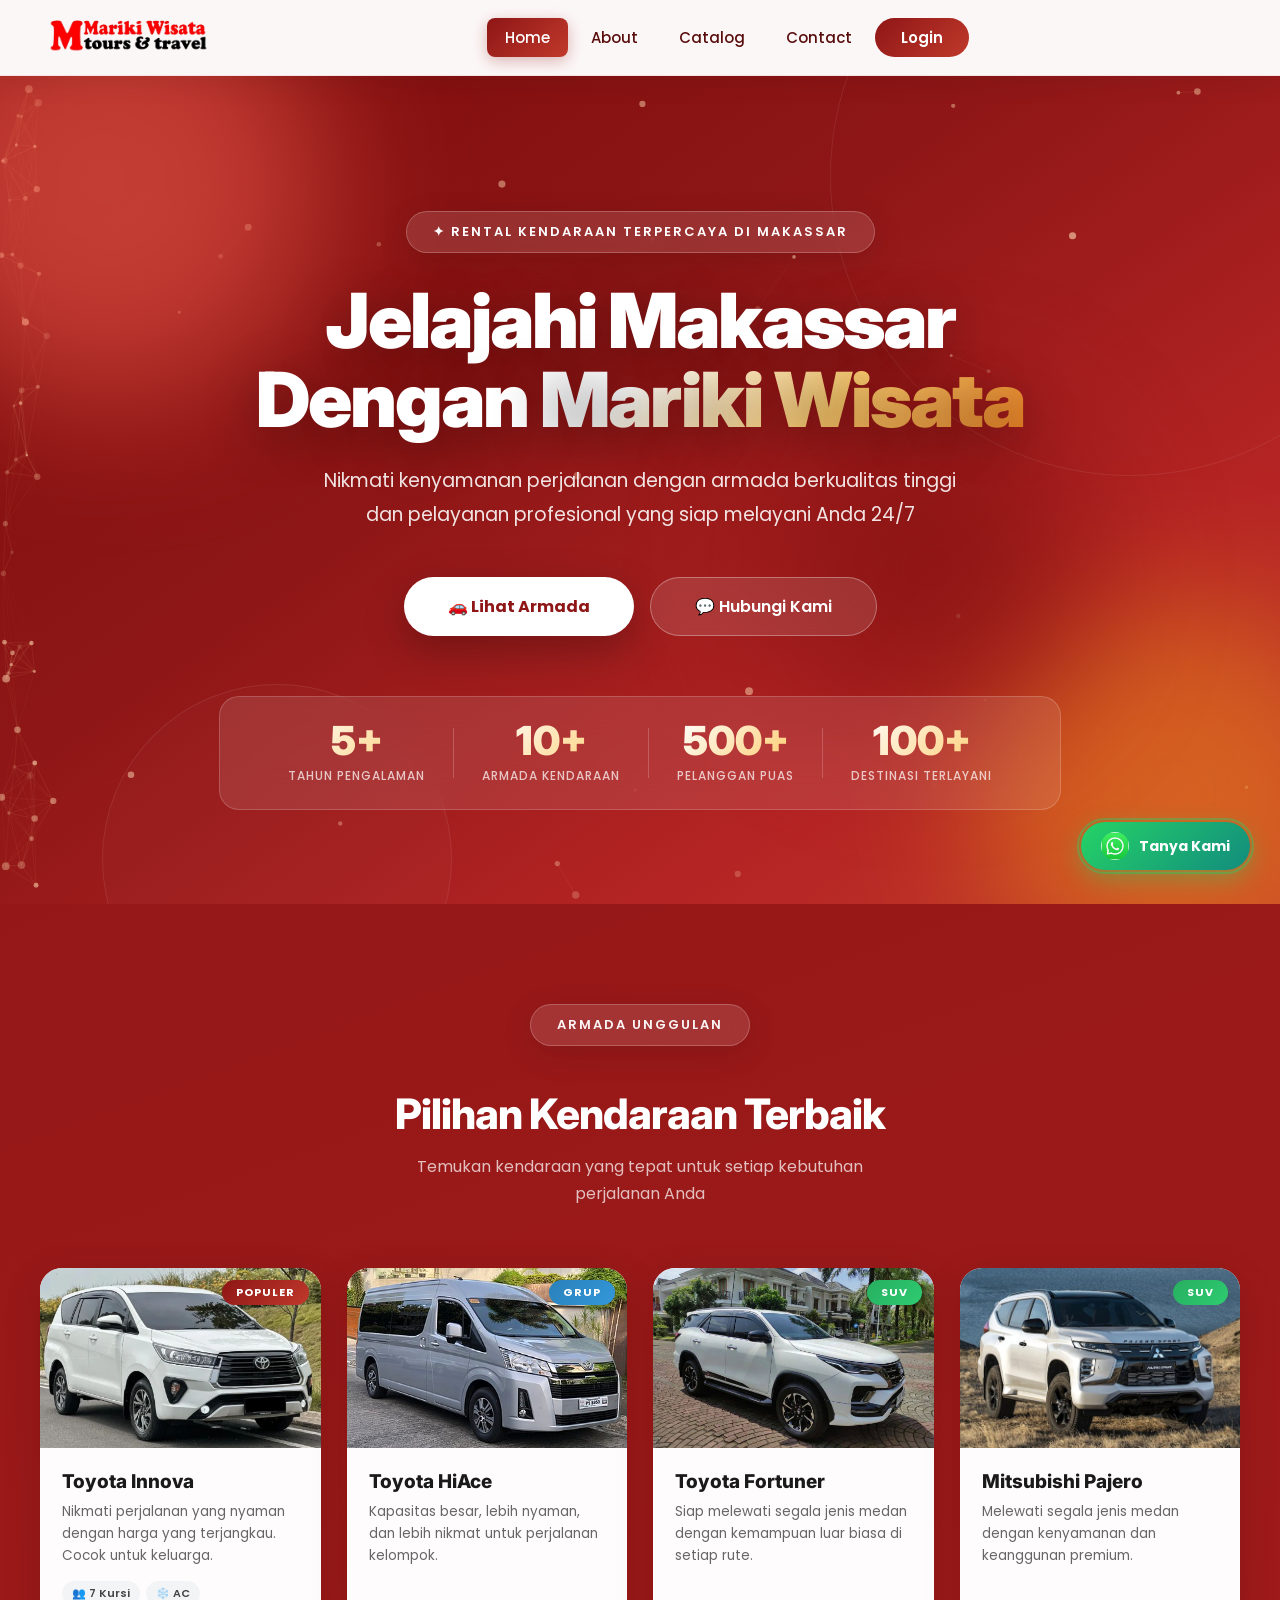
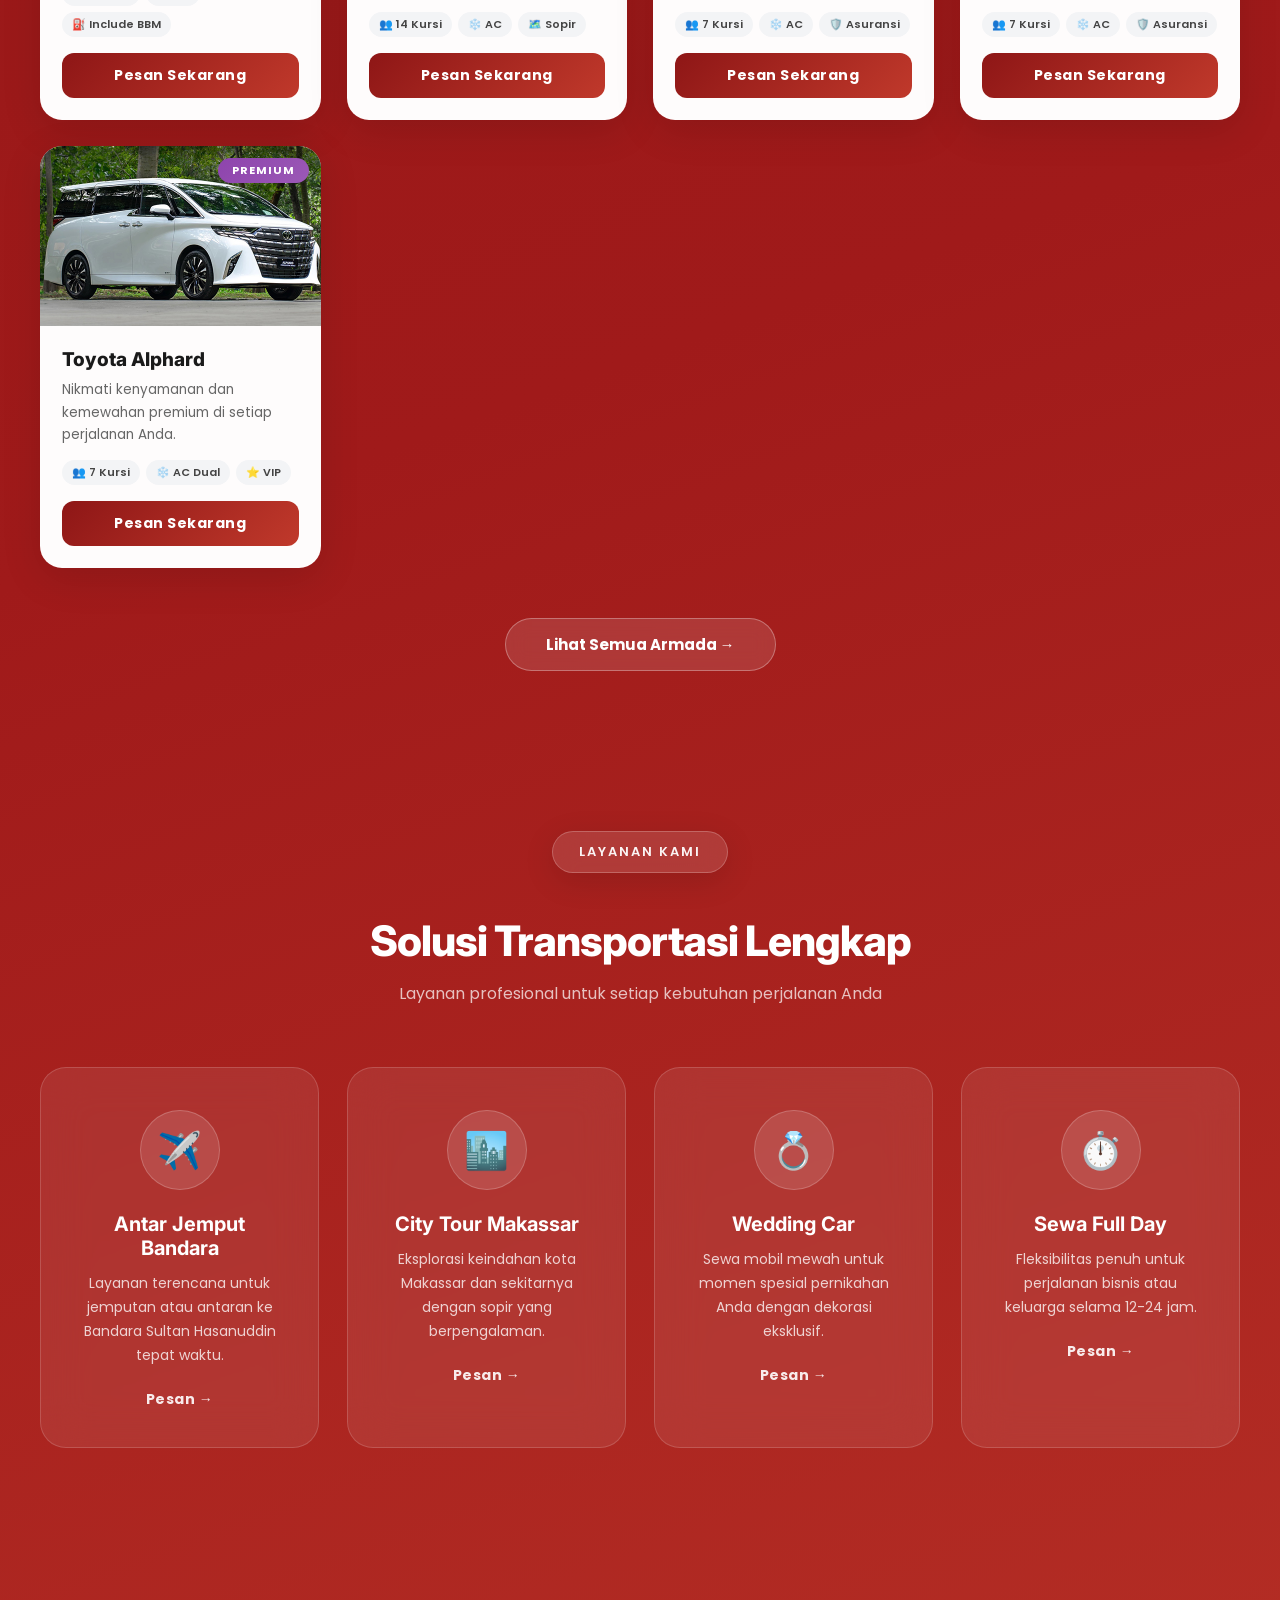
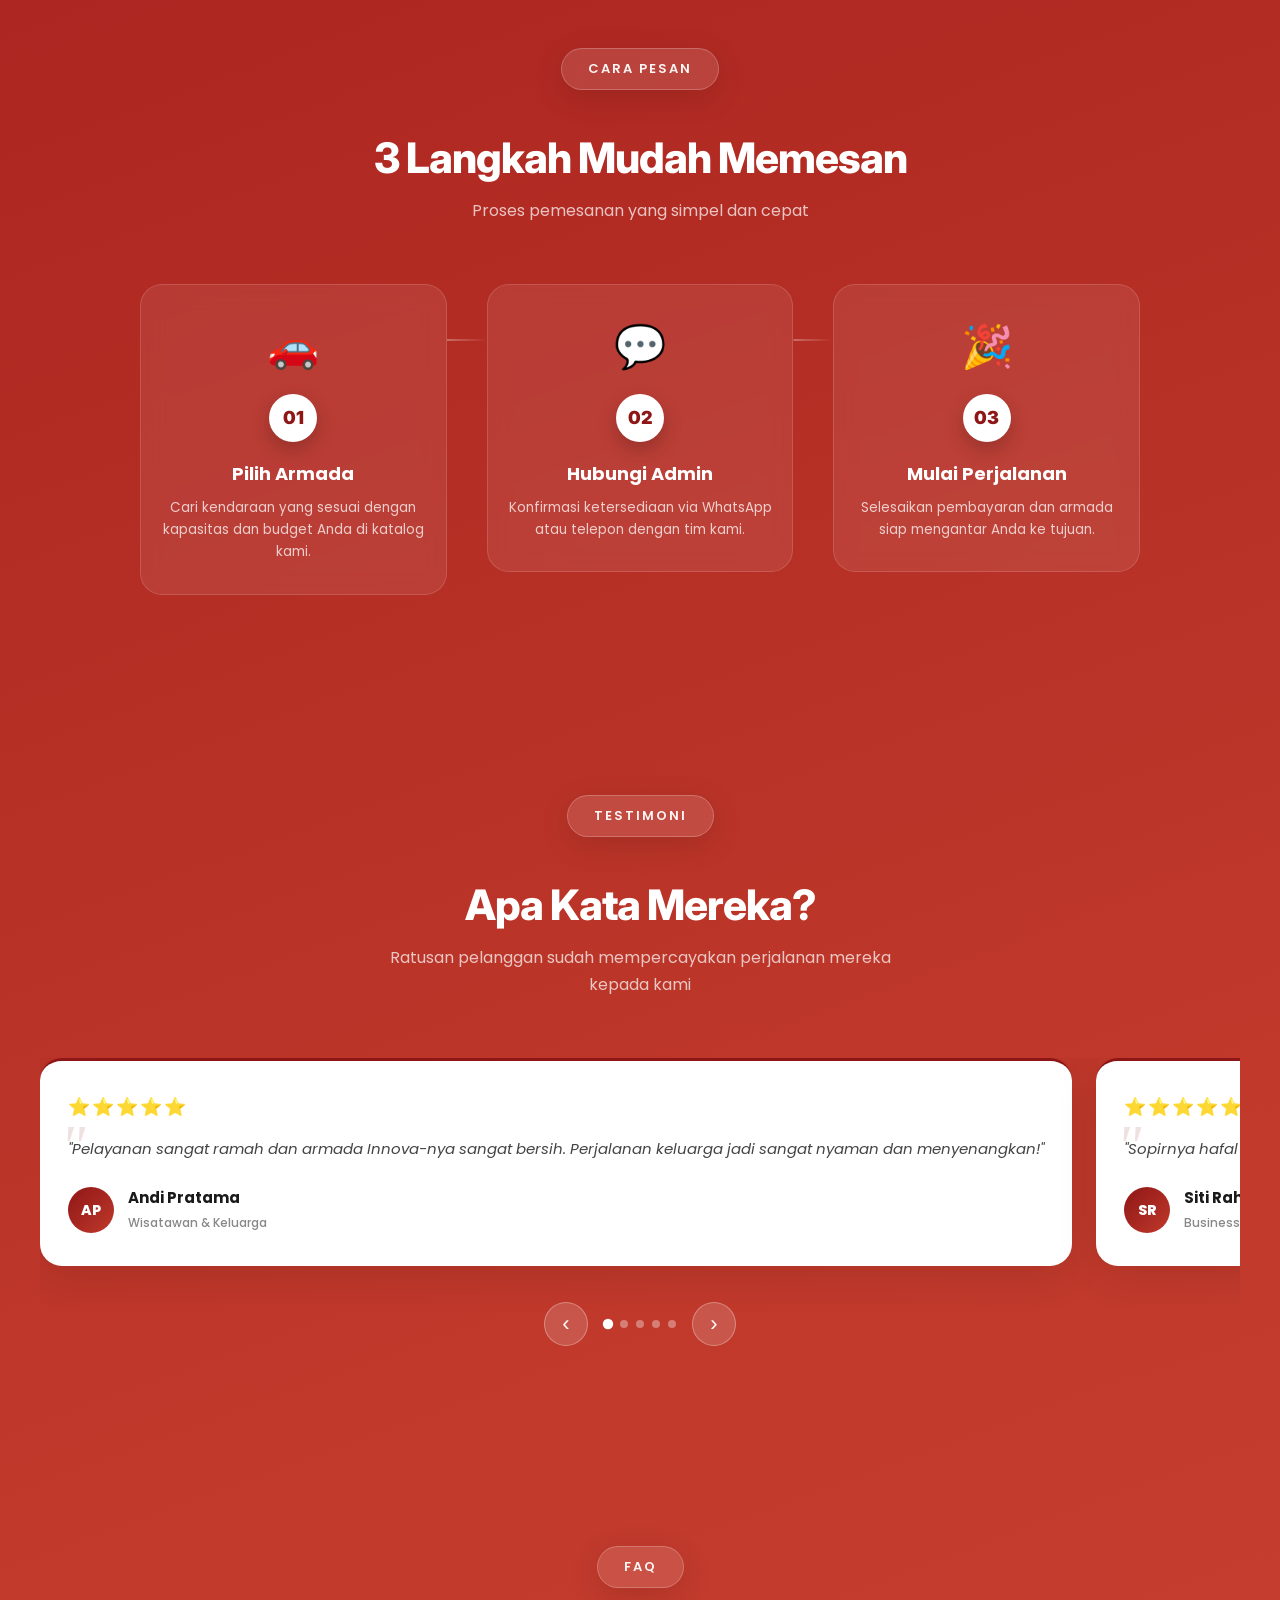
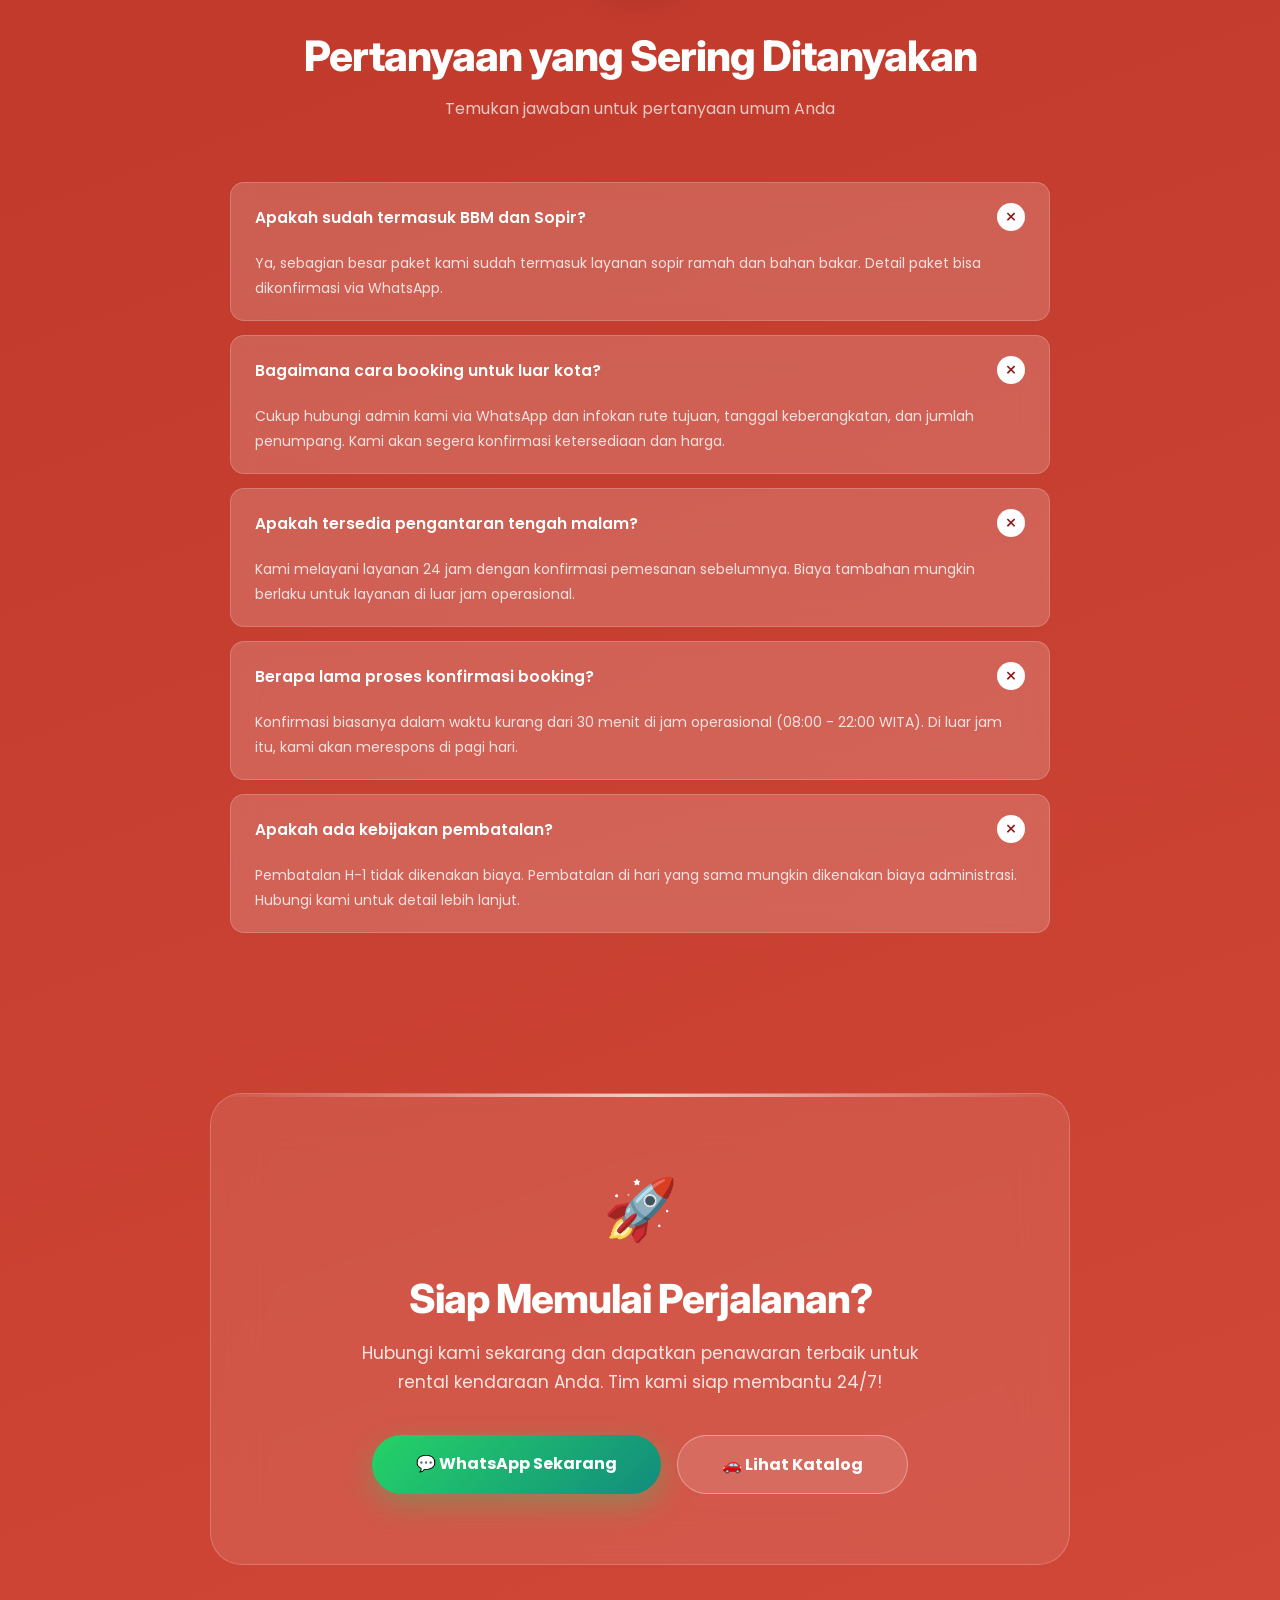
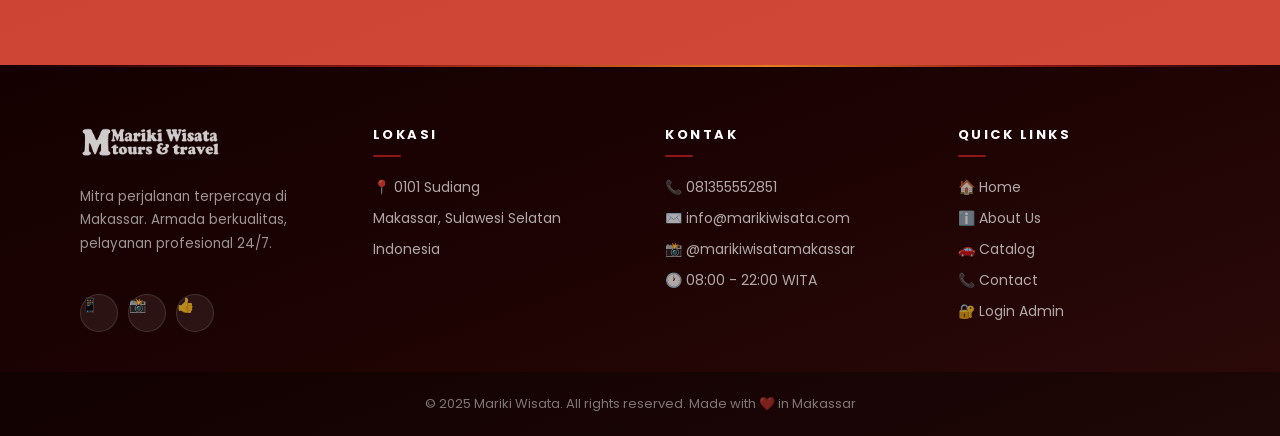
==== index.html @ 6b60ac7a "Add files via upload" ====
<!DOCTYPE html>
<html lang="id">

<head>
    <meta charset="UTF-8">
    <meta name="viewport" content="width=device-width, initial-scale=1.0">
    <title>Mariki Wisata - Rental Kendaraan Premium Makassar</title>
    <meta name="description"
        content="Mariki Wisata - Jasa rental kendaraan terpercaya di Makassar. Nikmati perjalanan nyaman dengan armada berkualitas.">
    <link rel="stylesheet" href="premium.css">
    <link rel="stylesheet" href="style.css">
    <link
        href="https://fonts.googleapis.com/css2?family=Inter:wght@300;400;500;600;700;800;900&family=Poppins:wght@300;400;500;600;700;800&display=swap"
        rel="stylesheet">
    <link rel="shortcut icon" type="image/png" href="logo.png">
</head>

<body>
    <!-- Scroll Progress -->
    <div id="scroll-progress"></div>

    <!-- Preloader -->
    <div id="preloader">
        <img src="LOGO MARIKI 2_PNG.png" alt="Mariki Wisata" class="preloader-logo">
        <div class="preloader-spinner"></div>
        <div class="preloader-text">Memuat...</div>
    </div>

    <!-- Navbar -->
    <nav id="main-nav">
        <div class="nav-logo">
            <img src="LOGO MARIKI 2_PNG.png" alt="Mariki Wisata" width="160px">
        </div>
        <button class="hamburger" id="hamburger" aria-label="Menu">
            <span></span><span></span><span></span>
        </button>
        <ul id="nav-menu">
            <li><a href="index.html" class="active">Home</a></li>
            <li><a href="about.html">About</a></li>
            <li><a href="catalog.html">Catalog</a></li>
            <li><a href="contact.html">Contact</a></li>
            <li><a href="login.php" class="nav-login">Login</a></li>
        </ul>

    </nav>

    <!-- Hero Section -->
    <section class="hero-section">
        <canvas id="particles-canvas"></canvas>
        <div class="hero-decorative-elements">
            <div class="blob blob-1"></div>
            <div class="blob blob-2"></div>
            <div class="blob blob-3"></div>
            <div class="shape shape-1"></div>
            <div class="shape shape-2"></div>
        </div>
        <div class="hero-text">
            <span class="hero-badge">✦ Rental Kendaraan Terpercaya di Makassar</span>
            <h1>Jelajahi Makassar<br>Dengan <span class="highlight">Mariki Wisata</span></h1>
            <p>Nikmati kenyamanan perjalanan dengan armada berkualitas tinggi dan pelayanan profesional yang siap
                melayani Anda 24/7</p>
            <div class="hero-buttons">
                <a href="catalog.html" class="btn-primary">
                    <span>🚗 Lihat Armada</span>
                </a>
                <a href="contact.html" class="btn-secondary">
                    <span>💬 Hubungi Kami</span>
                </a>
            </div>
        </div>
        <!-- Hero Stats -->
        <div class="hero-stats">
            <div class="hero-stat-item">
                <div class="hero-stat-num" data-target="5">0</div>
                <div class="hero-stat-label">Tahun Pengalaman</div>
            </div>
            <div class="hero-stat-divider"></div>
            <div class="hero-stat-item">
                <div class="hero-stat-num" data-target="10">0</div>
                <div class="hero-stat-label">Armada Kendaraan</div>
            </div>
            <div class="hero-stat-divider"></div>
            <div class="hero-stat-item">
                <div class="hero-stat-num" data-target="500">0</div>
                <div class="hero-stat-label">Pelanggan Puas</div>
            </div>
            <div class="hero-stat-divider"></div>
            <div class="hero-stat-item">
                <div class="hero-stat-num" data-target="100">0</div>
                <div class="hero-stat-label">Destinasi Terlayani</div>
            </div>
        </div>
    </section>

    <!-- Featured Fleet -->
    <section class="fleet-section">
        <div class="section-header">
            <span class="section-badge">Armada Unggulan</span>
            <h2>Pilihan Kendaraan Terbaik</h2>
            <p>Temukan kendaraan yang tepat untuk setiap kebutuhan perjalanan Anda</p>
        </div>
        <div class="card-container">
            <div class="card reveal">
                <div class="card-image">
                    <img src="Jepretan-Layar-2024-08-02-pukul-13.40.47-1030x609.png" alt="Innova">
                    <span class="card-tag">Populer</span>
                </div>
                <div class="card-content">
                    <div class="card-tittle">Toyota Innova</div>
                    <div class="card-description">Nikmati perjalanan yang nyaman dengan harga yang terjangkau. Cocok
                        untuk keluarga.</div>
                    <div class="card-features">
                        <span>👥 7 Kursi</span>
                        <span>❄️ AC</span>
                        <span>⛽ Include BBM</span>
                    </div>
                    <a href="contact.html" class="card-btn">Pesan Sekarang</a>
                </div>
            </div>
            <div class="card reveal">
                <div class="card-image">
                    <img src="hiace.jpg" alt="Hiace">
                    <span class="card-tag tag-group">Grup</span>
                </div>
                <div class="card-content">
                    <div class="card-tittle">Toyota HiAce</div>
                    <div class="card-description">Kapasitas besar, lebih nyaman, dan lebih nikmat untuk perjalanan
                        kelompok.</div>
                    <div class="card-features">
                        <span>👥 14 Kursi</span>
                        <span>❄️ AC</span>
                        <span>🗺️ Sopir</span>
                    </div>
                    <a href="contact.html" class="card-btn">Pesan Sekarang</a>
                </div>
            </div>
            <div class="card reveal">
                <div class="card-image">
                    <img src="fortuner.jpg" alt="Fortuner">
                    <span class="card-tag tag-suv">SUV</span>
                </div>
                <div class="card-content">
                    <div class="card-tittle">Toyota Fortuner</div>
                    <div class="card-description">Siap melewati segala jenis medan dengan kemampuan luar biasa di setiap
                        rute.</div>
                    <div class="card-features">
                        <span>👥 7 Kursi</span>
                        <span>❄️ AC</span>
                        <span>🛡️ Asuransi</span>
                    </div>
                    <a href="contact.html" class="card-btn">Pesan Sekarang</a>
                </div>
            </div>
            <div class="card reveal">
                <div class="card-image">
                    <img src="pajero.jpg" alt="Pajero">
                    <span class="card-tag tag-suv">SUV</span>
                </div>
                <div class="card-content">
                    <div class="card-tittle">Mitsubishi Pajero</div>
                    <div class="card-description">Melewati segala jenis medan dengan kenyamanan dan keanggunan premium.
                    </div>
                    <div class="card-features">
                        <span>👥 7 Kursi</span>
                        <span>❄️ AC</span>
                        <span>🛡️ Asuransi</span>
                    </div>
                    <a href="contact.html" class="card-btn">Pesan Sekarang</a>
                </div>
            </div>
            <div class="card reveal">
                <div class="card-image">
                    <img src="alphard.jpg" alt="Alphard">
                    <span class="card-tag tag-premium">Premium</span>
                </div>
                <div class="card-content">
                    <div class="card-tittle">Toyota Alphard</div>
                    <div class="card-description">Nikmati kenyamanan dan kemewahan premium di setiap perjalanan Anda.
                    </div>
                    <div class="card-features">
                        <span>👥 7 Kursi</span>
                        <span>❄️ AC Dual</span>
                        <span>⭐ VIP</span>
                    </div>
                    <a href="contact.html" class="card-btn">Pesan Sekarang</a>
                </div>
            </div>
        </div>
        <div class="section-cta">
            <a href="catalog.html" class="btn-see-all">Lihat Semua Armada →</a>
        </div>
    </section>

    <!-- Services Section -->
    <section class="services-section">
        <div class="section-header">
            <span class="section-badge">Layanan Kami</span>
            <h2>Solusi Transportasi Lengkap</h2>
            <p>Layanan profesional untuk setiap kebutuhan perjalanan Anda</p>
        </div>
        <div class="services-grid">
            <div class="service-card reveal">
                <div class="service-icon-wrap">
                    <div class="service-icon">✈️</div>
                </div>
                <h3>Antar Jemput Bandara</h3>
                <p>Layanan terencana untuk jemputan atau antaran ke Bandara Sultan Hasanuddin tepat waktu.</p>
                <a href="contact.html" class="service-link">Pesan →</a>
            </div>
            <div class="service-card reveal">
                <div class="service-icon-wrap">
                    <div class="service-icon">🏙️</div>
                </div>
                <h3>City Tour Makassar</h3>
                <p>Eksplorasi keindahan kota Makassar dan sekitarnya dengan sopir yang berpengalaman.</p>
                <a href="contact.html" class="service-link">Pesan →</a>
            </div>
            <div class="service-card reveal">
                <div class="service-icon-wrap">
                    <div class="service-icon">💍</div>
                </div>
                <h3>Wedding Car</h3>
                <p>Sewa mobil mewah untuk momen spesial pernikahan Anda dengan dekorasi eksklusif.</p>
                <a href="contact.html" class="service-link">Pesan →</a>
            </div>
            <div class="service-card reveal">
                <div class="service-icon-wrap">
                    <div class="service-icon">⏱️</div>
                </div>
                <h3>Sewa Full Day</h3>
                <p>Fleksibilitas penuh untuk perjalanan bisnis atau keluarga selama 12-24 jam.</p>
                <a href="contact.html" class="service-link">Pesan →</a>
            </div>
        </div>
    </section>

    <!-- Booking Process Section -->
    <section class="steps-section">
        <div class="section-header">
            <span class="section-badge">Cara Pesan</span>
            <h2>3 Langkah Mudah Memesan</h2>
            <p>Proses pemesanan yang simpel dan cepat</p>
        </div>
        <div class="steps-container">
            <div class="step-item reveal">
                <div class="step-icon">🚗</div>
                <div class="step-number">01</div>
                <h3>Pilih Armada</h3>
                <p>Cari kendaraan yang sesuai dengan kapasitas dan budget Anda di katalog kami.</p>
            </div>
            <div class="step-connector"></div>
            <div class="step-item reveal">
                <div class="step-icon">💬</div>
                <div class="step-number">02</div>
                <h3>Hubungi Admin</h3>
                <p>Konfirmasi ketersediaan via WhatsApp atau telepon dengan tim kami.</p>
            </div>
            <div class="step-connector"></div>
            <div class="step-item reveal">
                <div class="step-icon">🎉</div>
                <div class="step-number">03</div>
                <h3>Mulai Perjalanan</h3>
                <p>Selesaikan pembayaran dan armada siap mengantar Anda ke tujuan.</p>
            </div>
        </div>
    </section>

    <!-- Testimonials Section with Carousel -->
    <section class="testimonials-section">
        <div class="section-header">
            <span class="section-badge">Testimoni</span>
            <h2>Apa Kata Mereka?</h2>
            <p>Ratusan pelanggan sudah mempercayakan perjalanan mereka kepada kami</p>
        </div>
        <div class="testimonial-carousel-wrapper">
            <div class="testimonial-carousel" id="testimonialCarousel">
                <div class="testimonial-card">
                    <div class="stars">⭐⭐⭐⭐⭐</div>
                    <p class="testimonial-text">"Pelayanan sangat ramah dan armada Innova-nya sangat bersih. Perjalanan
                        keluarga jadi sangat nyaman dan menyenangkan!"</p>
                    <div class="testimonial-author">
                        <div class="author-avatar">AP</div>
                        <div class="author-info">
                            <strong>Andi Pratama</strong>
                            <span>Wisatawan & Keluarga</span>
                        </div>
                    </div>
                </div>
                <div class="testimonial-card">
                    <div class="stars">⭐⭐⭐⭐⭐</div>
                    <p class="testimonial-text">"Sopirnya hafal jalan tikus, jadi terhindar dari macet. Sangat
                        profesional untuk urusan bisnis. Highly recommended!"</p>
                    <div class="testimonial-author">
                        <div class="author-avatar">SR</div>
                        <div class="author-info">
                            <strong>Siti Rahma</strong>
                            <span>Business Traveler</span>
                        </div>
                    </div>
                </div>
                <div class="testimonial-card">
                    <div class="stars">⭐⭐⭐⭐⭐</div>
                    <p class="testimonial-text">"Harga transparan dan tidak ada biaya tersembunyi. Mariki Wisata memang
                        terbaik di Makassar! Sudah 3x pakai."</p>
                    <div class="testimonial-author">
                        <div class="author-avatar">BS</div>
                        <div class="author-info">
                            <strong>Budi Santoso</strong>
                            <span>Pelanggan Setia</span>
                        </div>
                    </div>
                </div>
                <div class="testimonial-card">
                    <div class="stars">⭐⭐⭐⭐⭐</div>
                    <p class="testimonial-text">"Alphard-nya mewah banget! Cocok untuk acara pernikahan kami. Dekorasi
                        juga disediakan. Top service!"</p>
                    <div class="testimonial-author">
                        <div class="author-avatar">DW</div>
                        <div class="author-info">
                            <strong>Dewi Wulandari</strong>
                            <span>Pengantin Bahagia</span>
                        </div>
                    </div>
                </div>
                <div class="testimonial-card">
                    <div class="stars">⭐⭐⭐⭐⭐</div>
                    <p class="testimonial-text">"Antar jemput bandara tepat waktu walau penerbangan delay. Responsif dan
                        profesional. Terimakasih Mariki!"</p>
                    <div class="testimonial-author">
                        <div class="author-avatar">RF</div>
                        <div class="author-info">
                            <strong>Rizal Fauzi</strong>
                            <span>Frequent Traveler</span>
                        </div>
                    </div>
                </div>
            </div>
            <div class="carousel-controls">
                <button class="carousel-btn prev" id="carouselPrev">‹</button>
                <div class="carousel-dots" id="carouselDots"></div>
                <button class="carousel-btn next" id="carouselNext">›</button>
            </div>
        </div>
    </section>

    <!-- FAQ Section -->
    <section class="faq-section">
        <div class="section-header">
            <span class="section-badge">FAQ</span>
            <h2>Pertanyaan yang Sering Ditanyakan</h2>
            <p>Temukan jawaban untuk pertanyaan umum Anda</p>
        </div>
        <div class="faq-container">
            <div class="faq-item reveal">
                <div class="faq-question">
                    <span>Apakah sudah termasuk BBM dan Sopir?</span>
                    <div class="faq-icon">+</div>
                </div>
                <div class="faq-answer">Ya, sebagian besar paket kami sudah termasuk layanan sopir ramah dan bahan
                    bakar. Detail paket bisa dikonfirmasi via WhatsApp.</div>
            </div>
            <div class="faq-item reveal">
                <div class="faq-question">
                    <span>Bagaimana cara booking untuk luar kota?</span>
                    <div class="faq-icon">+</div>
                </div>
                <div class="faq-answer">Cukup hubungi admin kami via WhatsApp dan infokan rute tujuan, tanggal
                    keberangkatan, dan jumlah penumpang. Kami akan segera konfirmasi ketersediaan dan harga.</div>
            </div>
            <div class="faq-item reveal">
                <div class="faq-question">
                    <span>Apakah tersedia pengantaran tengah malam?</span>
                    <div class="faq-icon">+</div>
                </div>
                <div class="faq-answer">Kami melayani layanan 24 jam dengan konfirmasi pemesanan sebelumnya. Biaya
                    tambahan mungkin berlaku untuk layanan di luar jam operasional.</div>
            </div>
            <div class="faq-item reveal">
                <div class="faq-question">
                    <span>Berapa lama proses konfirmasi booking?</span>
                    <div class="faq-icon">+</div>
                </div>
                <div class="faq-answer">Konfirmasi biasanya dalam waktu kurang dari 30 menit di jam operasional (08:00 -
                    22:00 WITA). Di luar jam itu, kami akan merespons di pagi hari.</div>
            </div>
            <div class="faq-item reveal">
                <div class="faq-question">
                    <span>Apakah ada kebijakan pembatalan?</span>
                    <div class="faq-icon">+</div>
                </div>
                <div class="faq-answer">Pembatalan H-1 tidak dikenakan biaya. Pembatalan di hari yang sama mungkin
                    dikenakan biaya administrasi. Hubungi kami untuk detail lebih lanjut.</div>
            </div>
        </div>
    </section>

    <!-- CTA Section -->
    <section class="home-cta">
        <div class="cta-inner">
            <div class="cta-icon">🚀</div>
            <h2>Siap Memulai Perjalanan?</h2>
            <p>Hubungi kami sekarang dan dapatkan penawaran terbaik untuk rental kendaraan Anda. Tim kami siap membantu
                24/7!</p>
            <div class="cta-buttons">
                <a href="https://wa.me/6281355552851" class="cta-button cta-wa" target="_blank">
                    💬 WhatsApp Sekarang
                </a>
                <a href="catalog.html" class="cta-button cta-outline">
                    🚗 Lihat Katalog
                </a>
            </div>
        </div>
    </section>

    <!-- Footer -->
    <footer class="foot">
        <div class="footer-container">
            <div class="footer-section footer-brand-section">
                <div class="footer-brand">
                    <img src="LOGO MARIKI 2_PNG.png" alt="Mariki Wisata">
                    <p>Mitra perjalanan terpercaya di Makassar. Armada berkualitas, pelayanan profesional 24/7.</p>
                    <div class="footer-social">
                        <a href="https://wa.me/6281355552851" target="_blank" title="WhatsApp">📱</a>
                        <a href="https://www.instagram.com/marikiwisatamakassar/" target="_blank"
                            title="Instagram">📸</a>
                        <a href="#" title="Facebook">👍</a>
                    </div>
                </div>
            </div>
            <div class="footer-section">
                <h4>Lokasi</h4>
                <ul>
                    <li>📍 0101 Sudiang</li>
                    <li>Makassar, Sulawesi Selatan</li>
                    <li>Indonesia</li>
                </ul>
            </div>
            <div class="footer-section">
                <h4>Kontak</h4>
                <ul>
                    <li>📞 081355552851</li>
                    <li>✉️ info@marikiwisata.com</li>
                    <li>📸 @marikiwisatamakassar</li>
                    <li>🕐 08:00 - 22:00 WITA</li>
                </ul>
            </div>
            <div class="footer-section">
                <h4>Quick Links</h4>
                <ul>
                    <li><a href="index.html">🏠 Home</a></li>
                    <li><a href="about.html">ℹ️ About Us</a></li>
                    <li><a href="catalog.html">🚗 Catalog</a></li>
                    <li><a href="contact.html">📞 Contact</a></li>
                    <li><a href="login.php">🔐 Login Admin</a></li>
                </ul>
            </div>
        </div>
        <div class="footer-bottom">
            <p>© 2025 Mariki Wisata. All rights reserved. Made with ❤️ in Makassar</p>
        </div>
    </footer>

    <!-- Floating WhatsApp Button -->
    <a href="https://wa.me/6281355552851" class="floating-whatsapp" target="_blank">
        <img src="logo wa.jpg" alt="WhatsApp Support">
        <span>Tanya Kami</span>
    </a>

    <!-- Back to Top -->
    <button id="back-to-top" title="Kembali ke atas">↑</button>

    <script>
        // ====== PRELOADER ======
        window.addEventListener('load', () => {
            setTimeout(() => {
                document.getElementById('preloader').classList.add('hidden');
            }, 1200);
        });

        // ====== SCROLL PROGRESS ======
        window.addEventListener('scroll', () => {
            const scrollTop = document.documentElement.scrollTop;
            const scrollHeight = document.documentElement.scrollHeight - document.documentElement.clientHeight;
            const progress = (scrollTop / scrollHeight) * 100;
            document.getElementById('scroll-progress').style.width = progress + '%';

            // Back to top visibility
            const btn = document.getElementById('back-to-top');
            if (scrollTop > 400) btn.classList.add('visible');
            else btn.classList.remove('visible');

            // Navbar scroll style
            const nav = document.getElementById('main-nav');
            if (scrollTop > 50) nav.classList.add('scrolled');
            else nav.classList.remove('scrolled');
        });

        // ====== BACK TO TOP ======
        document.getElementById('back-to-top').addEventListener('click', () => {
            window.scrollTo({ top: 0, behavior: 'smooth' });
        });




        // ====== HAMBURGER MENU ======
        const hamburger = document.getElementById('hamburger');
        const navMenu = document.getElementById('nav-menu');
        hamburger.addEventListener('click', () => {
            hamburger.classList.toggle('active');
            navMenu.classList.toggle('open');
        });
        navMenu.querySelectorAll('a').forEach(a => {
            a.addEventListener('click', () => {
                hamburger.classList.remove('active');
                navMenu.classList.remove('open');
            });
        });

        // ====== REVEAL ANIMATIONS ======
        const revealObserver = new IntersectionObserver((entries) => {
            entries.forEach((entry, i) => {
                if (entry.isIntersecting) {
                    setTimeout(() => entry.target.classList.add('active'), i * 80);
                }
            });
        }, { threshold: 0.1 });
        document.querySelectorAll('.reveal').forEach(el => revealObserver.observe(el));

        // ====== ANIMATED STATS COUNTER ======
        function animateCounter(el) {
            const target = parseInt(el.dataset.target);
            const suffix = el.dataset.suffix || '+';
            const duration = 2000;
            const step = target / (duration / 16);
            let current = 0;
            const timer = setInterval(() => {
                current += step;
                if (current >= target) {
                    current = target;
                    clearInterval(timer);
                }
                el.textContent = Math.floor(current) + suffix;
            }, 16);
        }

        const statsObserver = new IntersectionObserver((entries) => {
            entries.forEach(entry => {
                if (entry.isIntersecting) {
                    entry.target.querySelectorAll('.hero-stat-num').forEach(el => animateCounter(el));
                    statsObserver.unobserve(entry.target);
                }
            });
        }, { threshold: 0.5 });
        const heroStats = document.querySelector('.hero-stats');
        if (heroStats) statsObserver.observe(heroStats);

        // ====== TESTIMONIAL CAROUSEL ======
        const carousel = document.getElementById('testimonialCarousel');
        const cards = carousel.querySelectorAll('.testimonial-card');
        const dotsContainer = document.getElementById('carouselDots');
        let currentIdx = 0;
        let autoSlideTimer;
        let visibleCount = window.innerWidth <= 640 ? 1 : window.innerWidth <= 900 ? 2 : 3;

        window.addEventListener('resize', () => {
            const newCount = window.innerWidth <= 640 ? 1 : window.innerWidth <= 900 ? 2 : 3;
            if (newCount !== visibleCount) {
                visibleCount = newCount;
                goToSlide(currentIdx);
            }
        });

        cards.forEach((_, i) => {
            const dot = document.createElement('div');
            dot.className = 'carousel-dot' + (i === 0 ? ' active' : '');
            dot.addEventListener('click', () => goToSlide(i));
            dotsContainer.appendChild(dot);
        });

        function updateCarousel() {
            const offset = currentIdx * (100 / visibleCount);
            carousel.style.transform = `translateX(-${offset}%)`;
            dotsContainer.querySelectorAll('.carousel-dot').forEach((d, i) => {
                d.classList.toggle('active', i === currentIdx);
            });
        }

        function goToSlide(idx) {
            currentIdx = Math.max(0, Math.min(idx, cards.length - visibleCount));
            updateCarousel();
            resetAutoSlide();
        }

        function nextSlide() {
            currentIdx = (currentIdx + 1) % (cards.length - visibleCount + 1);
            updateCarousel();
        }

        function resetAutoSlide() {
            clearInterval(autoSlideTimer);
            autoSlideTimer = setInterval(nextSlide, 4000);
        }

        document.getElementById('carouselPrev').addEventListener('click', () => {
            currentIdx = (currentIdx - 1 + cards.length) % cards.length;
            goToSlide(currentIdx);
        });
        document.getElementById('carouselNext').addEventListener('click', () => nextSlide());
        resetAutoSlide();

        // ====== FAQ ACCORDION ======
        document.querySelectorAll('.faq-item').forEach(item => {
            item.querySelector('.faq-question').addEventListener('click', () => {
                const isActive = item.classList.contains('active');
                document.querySelectorAll('.faq-item').forEach(i => {
                    i.classList.remove('active');
                    i.querySelector('.faq-icon').textContent = '+';
                });
                if (!isActive) {
                    item.classList.add('active');
                    item.querySelector('.faq-icon').textContent = '−';
                }
            });
        });

        // ====== PARTICLE CANVAS ======
        const canvas = document.getElementById('particles-canvas');
        const ctx = canvas.getContext('2d');
        let particles = [];

        function resizeCanvas() {
            canvas.width = canvas.offsetWidth;
            canvas.height = canvas.offsetHeight;
        }
        resizeCanvas();
        window.addEventListener('resize', resizeCanvas);

        class Particle {
            constructor() { this.reset(); }
            reset() {
                this.x = Math.random() * canvas.width;
                this.y = Math.random() * canvas.height;
                this.size = Math.random() * 3 + 1;
                this.speedX = (Math.random() - 0.5) * 0.6;
                this.speedY = (Math.random() - 0.5) * 0.6;
                this.opacity = Math.random() * 0.5 + 0.1;
            }
            update() {
                this.x += this.speedX;
                this.y += this.speedY;
                if (this.x < 0 || this.x > canvas.width || this.y < 0 || this.y > canvas.height) this.reset();
            }
            draw() {
                ctx.beginPath();
                ctx.arc(this.x, this.y, this.size, 0, Math.PI * 2);
                ctx.fillStyle = `rgba(255, 220, 180, ${this.opacity})`;
                ctx.fill();
            }
        }

        for (let i = 0; i < 80; i++) particles.push(new Particle());

        function animateParticles() {
            ctx.clearRect(0, 0, canvas.width, canvas.height);
            particles.forEach(p => { p.update(); p.draw(); });
            // Draw connections
            for (let i = 0; i < particles.length; i++) {
                for (let j = i + 1; j < particles.length; j++) {
                    const dx = particles[i].x - particles[j].x;
                    const dy = particles[i].y - particles[j].y;
                    const dist = Math.sqrt(dx * dx + dy * dy);
                    if (dist < 100) {
                        ctx.beginPath();
                        ctx.strokeStyle = `rgba(255, 200, 150, ${0.15 * (1 - dist / 100)})`;
                        ctx.lineWidth = 0.8;
                        ctx.moveTo(particles[i].x, particles[i].y);
                        ctx.lineTo(particles[j].x, particles[j].y);
                        ctx.stroke();
                    }
                }
            }
            requestAnimationFrame(animateParticles);
        }
        animateParticles();
    </script>
</body>

</html>
---- premium.css ----
/* ============================================================
   PREMIUM.CSS - Mariki Wisata Shared Premium Design System
   ============================================================ */

@import url('https://fonts.googleapis.com/css2?family=Inter:wght@300;400;500;600;700;800;900&family=Poppins:wght@300;400;500;600;700;800&display=swap');

/* ========== CSS VARIABLES ========== */
:root {
    --primary: #8E1616;
    --primary-dark: #6d1010;
    --primary-light: #c0392b;
    --primary-glow: rgba(142, 22, 22, 0.35);
    --accent: #e67e22;
    --accent-gold: #fdcb6e;
    --white: #ffffff;
    --light-bg: #f8f9fc;
    --dark-bg: #0d0d0d;
    --dark-card: #1a1a2e;
    --dark-surface: #16213e;
    --text-dark: #1a1a2e;
    --text-muted: #6c757d;
    --glass-bg: rgba(255, 255, 255, 0.12);
    --glass-border: rgba(255, 255, 255, 0.22);
    --shadow-sm: 0 4px 15px rgba(0, 0, 0, 0.08);
    --shadow-md: 0 10px 40px rgba(0, 0, 0, 0.12);
    --shadow-lg: 0 25px 60px rgba(0, 0, 0, 0.20);
    --shadow-glow: 0 0 40px rgba(142, 22, 22, 0.4);
    --radius-sm: 12px;
    --radius-md: 20px;
    --radius-lg: 30px;
    --transition: all 0.3s cubic-bezier(0.4, 0, 0.2, 1);
    --transition-bounce: all 0.5s cubic-bezier(0.175, 0.885, 0.32, 1.275);
}



/* ========== PRELOADER ========== */
#preloader {
    position: fixed;
    top: 0;
    left: 0;
    width: 100%;
    height: 100%;
    background: linear-gradient(135deg, #8E1616, #c0392b);
    z-index: 99999;
    display: flex;
    flex-direction: column;
    align-items: center;
    justify-content: center;
    transition: opacity 0.6s ease, visibility 0.6s ease;
}

#preloader.hidden {
    opacity: 0;
    visibility: hidden;
}

.preloader-logo {
    width: 120px;
    animation: preloaderPulse 1.5s ease-in-out infinite;
    margin-bottom: 30px;
}

.preloader-spinner {
    width: 50px;
    height: 50px;
    border: 4px solid rgba(255, 255, 255, 0.3);
    border-top: 4px solid white;
    border-radius: 50%;
    animation: spin 0.8s linear infinite;
}

.preloader-text {
    color: rgba(255, 255, 255, 0.85);
    margin-top: 20px;
    font-size: 14px;
    font-weight: 500;
    letter-spacing: 3px;
    text-transform: uppercase;
    animation: textPulse 1.5s ease-in-out infinite;
}

@keyframes preloaderPulse {

    0%,
    100% {
        transform: scale(1);
    }

    50% {
        transform: scale(1.08);
    }
}

@keyframes textPulse {

    0%,
    100% {
        opacity: 0.6;
    }

    50% {
        opacity: 1;
    }
}

@keyframes spin {
    0% {
        transform: rotate(0deg);
    }

    100% {
        transform: rotate(360deg);
    }
}

/* ========== SCROLL PROGRESS BAR ========== */
#scroll-progress {
    position: fixed;
    top: 0;
    left: 0;
    width: 0%;
    height: 3px;
    background: linear-gradient(90deg, #8E1616, #e67e22, #fdcb6e);
    z-index: 10001;
    transition: width 0.1s linear;
    box-shadow: 0 0 10px rgba(142, 22, 22, 0.6);
}

/* ========== HAMBURGER MENU ========== */
.hamburger {
    display: none;
    flex-direction: column;
    gap: 5px;
    cursor: pointer;
    padding: 8px;
    border-radius: 8px;
    transition: var(--transition);
    background: none;
    border: none;
}

.hamburger span {
    display: block;
    width: 24px;
    height: 2.5px;
    background: #8E1616;
    border-radius: 2px;
    transition: var(--transition);
    transform-origin: center;
}

.hamburger.active span:nth-child(1) {
    transform: translateY(7.5px) rotate(45deg);
}

.hamburger.active span:nth-child(2) {
    opacity: 0;
    transform: scaleX(0);
}

.hamburger.active span:nth-child(3) {
    transform: translateY(-7.5px) rotate(-45deg);
}

/* ========== BACK TO TOP BUTTON ========== */
#back-to-top {
    position: fixed;
    bottom: 110px;
    right: 30px;
    width: 48px;
    height: 48px;
    background: linear-gradient(135deg, #8E1616, #c0392b);
    color: white;
    border: none;
    border-radius: 50%;
    cursor: pointer;
    font-size: 22px;
    display: flex;
    align-items: center;
    justify-content: center;
    box-shadow: 0 6px 25px var(--primary-glow);
    z-index: 9998;
    opacity: 0;
    transform: translateY(20px) scale(0.8);
    transition: var(--transition-bounce);
    pointer-events: none;
}

#back-to-top.visible {
    opacity: 1;
    transform: translateY(0) scale(1);
    pointer-events: all;
}

#back-to-top:hover {
    transform: translateY(-4px) scale(1.1);
    box-shadow: 0 12px 35px var(--primary-glow);
}

/* ========== FLOATING WHATSAPP - PREMIUM ========== */
.floating-whatsapp {
    position: fixed;
    bottom: 30px;
    right: 30px;
    background: linear-gradient(135deg, #25d366, #128c7e);
    padding: 10px 20px;
    border-radius: 50px;
    display: flex;
    align-items: center;
    gap: 10px;
    box-shadow: 0 8px 25px rgba(37, 211, 102, 0.4);
    text-decoration: none;
    z-index: 9999;
    transition: var(--transition-bounce);
    border: none;
}

.floating-whatsapp::before {
    content: '';
    position: absolute;
    inset: -4px;
    border-radius: 50px;
    border: 2px solid rgba(37, 211, 102, 0.4);
    animation: whatsappPulse 2s ease-out infinite;
}

@keyframes whatsappPulse {
    0% {
        transform: scale(1);
        opacity: 1;
    }

    100% {
        transform: scale(1.3);
        opacity: 0;
    }
}

.floating-whatsapp:hover {
    transform: translateY(-6px) scale(1.05);
    box-shadow: 0 15px 40px rgba(37, 211, 102, 0.5);
}

.floating-whatsapp img {
    width: 28px;
    height: 28px;
    border-radius: 50%;
    object-fit: cover;
}

.floating-whatsapp span {
    color: white;
    font-weight: 700;
    font-size: 14px;
    font-family: 'Poppins', sans-serif;
}

/* ========== PREMIUM NAVBAR UPGRADE ========== */
nav {
    position: sticky;
    top: 0;
    z-index: 1000;
    background: rgba(255, 255, 255, 0.97);
    backdrop-filter: blur(20px);
    -webkit-backdrop-filter: blur(20px);
    box-shadow: 0 2px 30px rgba(0, 0, 0, 0.08);
    border-bottom: 1px solid rgba(142, 22, 22, 0.08);
    transition: var(--transition);
}

nav.scrolled {
    box-shadow: 0 4px 40px rgba(0, 0, 0, 0.15);
    padding-top: 0.7rem !important;
    padding-bottom: 0.7rem !important;
}

/* ========== PREMIUM FOOTER - SHARED ========== */
.foot {
    margin-top: 0;
    background: linear-gradient(135deg, #1a0000 0%, #2d0505 100%);
    position: relative;
    overflow: hidden;
}

.foot::before {
    content: '';
    position: absolute;
    top: 0;
    left: 0;
    right: 0;
    height: 2px;
    background: linear-gradient(90deg, transparent, #8E1616, #e67e22, #8E1616, transparent);
}

.footer-brand {
    display: flex;
    flex-direction: column;
    gap: 12px;
}

.footer-brand img {
    width: 140px;
    filter: brightness(0) invert(1);
    opacity: 0.85;
}

.footer-brand p {
    font-size: 13px;
    color: rgba(255, 255, 255, 0.6);
    line-height: 1.7;
    max-width: 240px;
}

.footer-social {
    display: flex;
    gap: 10px;
    margin-top: 8px;
}

.footer-social a {
    width: 36px;
    height: 36px;
    background: rgba(255, 255, 255, 0.08);
    border: 1px solid rgba(255, 255, 255, 0.12);
    border-radius: 50%;
    display: flex;
    align-items: center;
    justify-content: center;
    color: rgba(255, 255, 255, 0.7);
    text-decoration: none;
    font-size: 16px;
    transition: var(--transition);
}

.footer-social a:hover {
    background: #8E1616;
    border-color: #8E1616;
    color: white;
    transform: translateY(-3px);
}

/* ========== SECTION BADGE - PREMIUM ========== */
.section-badge-light {
    display: inline-block;
    background: rgba(142, 22, 22, 0.12);
    color: #8E1616;
    padding: 8px 22px;
    border-radius: 100px;
    font-size: 12px;
    font-weight: 700;
    letter-spacing: 2.5px;
    text-transform: uppercase;
    border: 1px solid rgba(142, 22, 22, 0.2);
    margin-bottom: 20px;
}

/* ========== PARTICLE CANVAS ========== */
#particles-canvas {
    position: absolute;
    top: 0;
    left: 0;
    width: 100%;
    height: 100%;
    z-index: 1;
    pointer-events: none;
}

/* ========== ANIMATED STATS (Shared) ========== */
.stats-row {
    display: flex;
    gap: 48px;
    justify-content: center;
    flex-wrap: wrap;
    padding: 40px 20px 0;
}

.stat-box {
    text-align: center;
    color: white;
}

.stat-box .stat-num {
    font-size: 48px;
    font-weight: 800;
    font-family: 'Inter', sans-serif;
    background: linear-gradient(135deg, #fff, #fdcb6e);
    -webkit-background-clip: text;
    -webkit-text-fill-color: transparent;
    background-clip: text;
    line-height: 1;
}

.stat-box .stat-label {
    font-size: 13px;
    color: rgba(255, 255, 255, 0.75);
    margin-top: 6px;
    font-weight: 500;
    letter-spacing: 1px;
    text-transform: uppercase;
}

/* ========== PREMIUM ANIMATIONS ========== */
@keyframes fadeInUp {
    from {
        opacity: 0;
        transform: translateY(40px);
    }

    to {
        opacity: 1;
        transform: translateY(0);
    }
}

@keyframes fadeInLeft {
    from {
        opacity: 0;
        transform: translateX(-40px);
    }

    to {
        opacity: 1;
        transform: translateX(0);
    }
}

@keyframes fadeInRight {
    from {
        opacity: 0;
        transform: translateX(40px);
    }

    to {
        opacity: 1;
        transform: translateX(0);
    }
}

@keyframes scaleIn {
    from {
        opacity: 0;
        transform: scale(0.85);
    }

    to {
        opacity: 1;
        transform: scale(1);
    }
}

@keyframes shimmer {
    0% {
        background-position: -200% center;
    }

    100% {
        background-position: 200% center;
    }
}

/* ========== MOBILE RESPONSIVE ========== */
@media (max-width: 900px) {
    .hamburger {
        display: flex;
    }

    nav ul {
        position: fixed;
        top: 70px;
        left: 0;
        right: 0;
        background: rgba(255, 255, 255, 0.98);
        backdrop-filter: blur(20px);
        flex-direction: column;
        padding: 20px;
        gap: 4px;
        transform: translateY(-120%);
        opacity: 0;
        transition: var(--transition);
        box-shadow: 0 20px 40px rgba(0, 0, 0, 0.15);
        border-bottom-left-radius: 20px;
        border-bottom-right-radius: 20px;
        z-index: 999;
    }

    nav ul.open {
        transform: translateY(0);
        opacity: 1;
    }

    nav ul li a {
        display: block;
        padding: 12px 20px;
        border-radius: 10px;
    }

    body.dark-mode nav ul {
        background: rgba(20, 5, 5, 0.98);
    }
}
---- style.css ----
@import url('https://fonts.googleapis.com/css2?family=Inter:wght@300;400;500;600;700;800;900&family=Poppins:wght@300;400;500;600;700;800&display=swap');

*,
*::before,
*::after {
    margin: 0;
    padding: 0;
    box-sizing: border-box;
}

html {
    scroll-behavior: smooth;
}

body {
    font-family: 'Poppins', sans-serif;
    background: linear-gradient(160deg, #8E1616 0%, #a01a1a 30%, #c0392b 65%, #d44a3a 100%);
    min-height: 100vh;
    color: #333;
    overflow-x: hidden;
}

/* ========== NAVBAR ========== */
nav {
    background: rgba(255, 255, 255, 0.97);
    display: flex;
    justify-content: space-between;
    align-items: center;
    padding: 1rem 3rem;
    position: sticky;
    top: 0;
    z-index: 1000;
    box-shadow: 0 4px 30px rgba(0, 0, 0, 0.08);
    backdrop-filter: blur(20px);
    transition: all 0.3s ease;
    gap: 16px;
}

nav .nav-logo img {
    transition: transform 0.3s ease;
}

nav .nav-logo img:hover {
    transform: scale(1.05);
}

nav ul {
    display: flex;
    gap: 0.3rem;
    list-style: none;
    align-items: center;
    flex: 1;
    justify-content: center;
}

nav ul li a {
    text-decoration: none;
    color: #5a0d0d;
    font-weight: 500;
    font-size: 15px;
    padding: 9px 18px;
    border-radius: 8px;
    transition: all 0.3s ease;
    white-space: nowrap;
}

nav ul li a:hover,
nav ul li a.active {
    background: linear-gradient(135deg, #8E1616, #c0392b);
    color: white;
    transform: translateY(-2px);
    box-shadow: 0 4px 15px rgba(142, 22, 22, 0.3);
}

nav ul li a.nav-login {
    background: linear-gradient(135deg, #8E1616, #c0392b);
    color: white;
    font-weight: 600;
    border-radius: 50px;
    padding: 9px 26px;
}

nav ul li a.nav-login:hover {
    transform: translateY(-2px) scale(1.05);
    box-shadow: 0 6px 20px rgba(142, 22, 22, 0.45);
}

/* ========== HERO SECTION ========== */
.hero-section {
    position: relative;
    min-height: 92vh;
    display: flex;
    flex-direction: column;
    align-items: center;
    justify-content: center;
    overflow: hidden;
    background: linear-gradient(145deg, #7d0c0c 0%, #8E1616 40%, #b52424 75%, #c0392b 100%);
    padding: 80px 20px 40px;
}

.hero-decorative-elements {
    position: absolute;
    top: 0;
    left: 0;
    width: 100%;
    height: 100%;
    z-index: 1;
}

.blob {
    position: absolute;
    border-radius: 50%;
    filter: blur(70px);
    opacity: 0.55;
    animation: blobFloat 20s infinite alternate cubic-bezier(0.445, 0.05, 0.55, 0.95);
}

.blob-1 {
    width: 450px;
    height: 450px;
    background: radial-gradient(circle, #ff6b5b, #e74c3c);
    top: -120px;
    left: -120px;
}

.blob-2 {
    width: 380px;
    height: 380px;
    background: radial-gradient(circle, #e67e22, #f39c12);
    bottom: -80px;
    right: -80px;
    animation-delay: -5s;
}

.blob-3 {
    width: 320px;
    height: 320px;
    background: radial-gradient(circle, #6d0808, #8E1616);
    top: 40%;
    right: 15%;
    animation-delay: -10s;
}

.shape {
    position: absolute;
    border: 1.5px solid rgba(255, 255, 255, 0.08);
    border-radius: 50%;
    z-index: 1;
}

.shape-1 {
    width: 600px;
    height: 600px;
    top: -200px;
    right: -150px;
    animation: rotateShape 35s linear infinite;
}

.shape-2 {
    width: 350px;
    height: 350px;
    bottom: -130px;
    left: 8%;
    background: rgba(255, 255, 255, 0.02);
    animation: rotateShape 22s linear infinite reverse;
}

.hero-text {
    position: relative;
    z-index: 3;
    text-align: center;
    color: white;
    width: 90%;
    max-width: 950px;
    animation: heroEntrance 1s ease-out;
}

.hero-badge,
.section-badge {
    display: inline-block;
    background: rgba(255, 255, 255, 0.12);
    backdrop-filter: blur(12px);
    color: white;
    padding: 10px 26px;
    border-radius: 100px;
    font-size: 13px;
    font-weight: 600;
    letter-spacing: 2px;
    text-transform: uppercase;
    border: 1px solid rgba(255, 255, 255, 0.22);
    margin-bottom: 28px;
    box-shadow: 0 8px 32px rgba(0, 0, 0, 0.12);
}

.hero-text h1 {
    font-size: 76px;
    font-weight: 900;
    line-height: 1.05;
    margin-bottom: 24px;
    text-shadow: 0 10px 50px rgba(0, 0, 0, 0.35);
    font-family: 'Inter', sans-serif;
    letter-spacing: -2px;
}

.hero-text h1 .highlight {
    background: linear-gradient(135deg, #fff 20%, #fdcb6e 60%, #e67e22 100%);
    -webkit-background-clip: text;
    -webkit-text-fill-color: transparent;
    background-clip: text;
    display: inline-block;
}

.hero-text p {
    font-size: 19px;
    color: rgba(255, 255, 255, 0.88);
    margin-bottom: 44px;
    max-width: 650px;
    margin-left: auto;
    margin-right: auto;
    line-height: 1.8;
}

.hero-buttons {
    display: flex;
    gap: 16px;
    justify-content: center;
    flex-wrap: wrap;
    margin-bottom: 10px;
}

.btn-primary {
    display: inline-flex;
    align-items: center;
    gap: 8px;
    background: white;
    color: #8E1616;
    padding: 16px 44px;
    border-radius: 50px;
    text-decoration: none;
    font-weight: 700;
    font-size: 16px;
    transition: all 0.4s cubic-bezier(0.175, 0.885, 0.32, 1.275);
    box-shadow: 0 15px 40px rgba(0, 0, 0, 0.25);
}

.btn-primary:hover {
    transform: translateY(-6px) scale(1.04);
    box-shadow: 0 25px 55px rgba(0, 0, 0, 0.38);
    background: #fefefe;
}

.btn-secondary {
    display: inline-flex;
    align-items: center;
    gap: 8px;
    background: rgba(255, 255, 255, 0.12);
    backdrop-filter: blur(12px);
    color: white;
    padding: 16px 44px;
    border-radius: 50px;
    text-decoration: none;
    font-weight: 600;
    font-size: 16px;
    border: 1.5px solid rgba(255, 255, 255, 0.32);
    transition: all 0.4s ease;
}

.btn-secondary:hover {
    background: rgba(255, 255, 255, 0.22);
    border-color: white;
    transform: translateY(-6px);
    box-shadow: 0 15px 40px rgba(0, 0, 0, 0.2);
}

/* ====== HERO STATS ====== */
.hero-stats {
    position: relative;
    z-index: 3;
    display: flex;
    align-items: center;
    gap: 0;
    background: rgba(255, 255, 255, 0.1);
    backdrop-filter: blur(20px);
    border: 1px solid rgba(255, 255, 255, 0.18);
    border-radius: 20px;
    padding: 24px 40px;
    margin-top: 50px;
    flex-wrap: wrap;
    justify-content: center;
}

.hero-stat-item {
    text-align: center;
    padding: 0 28px;
}

.hero-stat-num {
    font-size: 40px;
    font-weight: 900;
    font-family: 'Inter', sans-serif;
    color: white;
    background: linear-gradient(135deg, #fff, #fdcb6e);
    -webkit-background-clip: text;
    -webkit-text-fill-color: transparent;
    background-clip: text;
    line-height: 1;
}

.hero-stat-label {
    font-size: 12px;
    color: rgba(255, 255, 255, 0.72);
    margin-top: 6px;
    font-weight: 500;
    letter-spacing: 1px;
    text-transform: uppercase;
}

.hero-stat-divider {
    width: 1px;
    height: 50px;
    background: rgba(255, 255, 255, 0.2);
    flex-shrink: 0;
}

/* ========== KEYFRAMES ========== */
@keyframes blobFloat {
    0% {
        transform: translate(0, 0) scale(1);
    }

    33% {
        transform: translate(55px, -55px) scale(1.12);
    }

    66% {
        transform: translate(-35px, 35px) scale(0.92);
    }

    100% {
        transform: translate(0, 0) scale(1);
    }
}

@keyframes rotateShape {
    from {
        transform: rotate(0deg);
    }

    to {
        transform: rotate(360deg);
    }
}

@keyframes heroEntrance {
    from {
        opacity: 0;
        transform: translateY(50px) scale(0.94);
    }

    to {
        opacity: 1;
        transform: translateY(0) scale(1);
    }
}

/* ========== FLEET SECTION ========== */
.fleet-section {
    padding: 100px 40px 60px;
}

.section-header {
    text-align: center;
    margin-bottom: 60px;
}

.section-header .section-badge {
    color: rgba(255, 255, 255, 0.95);
}

.section-header h2 {
    font-size: 42px;
    font-weight: 800;
    color: white;
    margin-top: 14px;
    margin-bottom: 14px;
    font-family: 'Inter', sans-serif;
    letter-spacing: -1px;
}

.section-header p {
    font-size: 16px;
    color: rgba(255, 255, 255, 0.72);
    max-width: 520px;
    margin: 0 auto;
    line-height: 1.7;
}

.card-container {
    display: grid;
    grid-template-columns: repeat(auto-fill, minmax(250px, 1fr));
    gap: 26px;
    max-width: 1280px;
    margin: 0 auto;
}

.card {
    background: rgba(255, 255, 255, 0.99);
    border-radius: 22px;
    overflow: hidden;
    box-shadow: 0 10px 40px rgba(0, 0, 0, 0.12);
    transition: all 0.45s cubic-bezier(0.175, 0.885, 0.32, 1.275);
    display: flex;
    flex-direction: column;
    position: relative;
}

.card:hover {
    transform: translateY(-14px) scale(1.02);
    box-shadow: 0 30px 70px rgba(0, 0, 0, 0.22);
}

.card-image {
    overflow: hidden;
    height: 180px;
    position: relative;
}

.card-image img {
    width: 100%;
    height: 100%;
    object-fit: cover;
    transition: transform 0.6s ease;
}

.card:hover .card-image img {
    transform: scale(1.12);
}

.card-tag {
    position: absolute;
    top: 12px;
    right: 12px;
    background: linear-gradient(135deg, #8E1616, #c0392b);
    color: white;
    padding: 4px 14px;
    border-radius: 20px;
    font-size: 11px;
    font-weight: 700;
    text-transform: uppercase;
    letter-spacing: 1px;
}

.card-tag.tag-group {
    background: linear-gradient(135deg, #2980b9, #3498db);
}

.card-tag.tag-suv {
    background: linear-gradient(135deg, #27ae60, #2ecc71);
}

.card-tag.tag-premium {
    background: linear-gradient(135deg, #8E44AD, #9b59b6);
}

.card-content {
    padding: 22px;
    display: flex;
    flex-direction: column;
    flex-grow: 1;
}

.card-tittle {
    font-size: 19px;
    font-weight: 800;
    color: #1a1a1a;
    margin-bottom: 8px;
    font-family: 'Inter', sans-serif;
}

.card-description {
    font-size: 13.5px;
    color: #666;
    line-height: 1.65;
    margin-bottom: 14px;
    flex-grow: 1;
}

.card-features {
    display: flex;
    flex-wrap: wrap;
    gap: 6px;
    margin-bottom: 16px;
}

.card-features span {
    background: #f3f4f6;
    color: #444;
    padding: 4px 10px;
    border-radius: 20px;
    font-size: 11px;
    font-weight: 600;
}

.card-btn {
    display: block;
    padding: 12px 20px;
    background: linear-gradient(135deg, #8E1616, #c0392b);
    color: white;
    text-align: center;
    border-radius: 12px;
    text-decoration: none;
    font-size: 14px;
    font-weight: 700;
    transition: all 0.3s ease;
    letter-spacing: 0.5px;
}

.card-btn:hover {
    background: linear-gradient(135deg, #a01c1c, #d44a4a);
    transform: translateY(-2px);
    box-shadow: 0 8px 22px rgba(142, 22, 22, 0.35);
}

.section-cta {
    text-align: center;
    margin-top: 50px;
}

.btn-see-all {
    display: inline-block;
    background: rgba(255, 255, 255, 0.12);
    backdrop-filter: blur(10px);
    color: white;
    padding: 14px 40px;
    border-radius: 50px;
    text-decoration: none;
    font-weight: 700;
    font-size: 15px;
    border: 1.5px solid rgba(255, 255, 255, 0.3);
    transition: all 0.3s ease;
}

.btn-see-all:hover {
    background: rgba(255, 255, 255, 0.22);
    transform: translateY(-4px);
    box-shadow: 0 12px 30px rgba(0, 0, 0, 0.15);
}

/* ========== SERVICES SECTION ========== */
.services-section {
    padding: 100px 40px;
}

.services-grid {
    display: grid;
    grid-template-columns: repeat(auto-fit, minmax(260px, 1fr));
    gap: 28px;
    max-width: 1200px;
    margin: 0 auto;
}

.service-card {
    background: rgba(255, 255, 255, 0.08);
    backdrop-filter: blur(22px);
    border: 1px solid rgba(255, 255, 255, 0.16);
    border-radius: 26px;
    padding: 42px 32px 36px;
    text-align: center;
    transition: all 0.45s cubic-bezier(0.175, 0.885, 0.32, 1.275);
    color: white;
    position: relative;
    overflow: hidden;
}

.service-card::before {
    content: '';
    position: absolute;
    top: 0;
    left: 0;
    right: 0;
    height: 3px;
    background: linear-gradient(90deg, transparent, rgba(255, 255, 255, 0.5), transparent);
    transform: scaleX(0);
    transition: transform 0.4s ease;
}

.service-card:hover::before {
    transform: scaleX(1);
}

.service-card:hover {
    background: rgba(255, 255, 255, 0.15);
    transform: translateY(-10px);
    box-shadow: 0 25px 50px rgba(0, 0, 0, 0.18);
}

.service-icon-wrap {
    width: 80px;
    height: 80px;
    background: rgba(255, 255, 255, 0.12);
    border-radius: 50%;
    display: flex;
    align-items: center;
    justify-content: center;
    margin: 0 auto 22px;
    border: 1.5px solid rgba(255, 255, 255, 0.2);
    transition: all 0.3s ease;
}

.service-card:hover .service-icon-wrap {
    background: rgba(255, 255, 255, 0.2);
    transform: scale(1.08) rotate(-5deg);
}

.service-icon {
    font-size: 36px;
}

.service-card h3 {
    font-size: 20px;
    font-weight: 700;
    margin-bottom: 12px;
    font-family: 'Inter', sans-serif;
}

.service-card p {
    font-size: 14px;
    color: rgba(255, 255, 255, 0.78);
    line-height: 1.7;
    margin-bottom: 18px;
}

.service-link {
    color: rgba(255, 255, 255, 0.9);
    text-decoration: none;
    font-weight: 700;
    font-size: 14px;
    transition: all 0.3s ease;
    letter-spacing: 0.5px;
}

.service-link:hover {
    color: #fdcb6e;
}

/* ========== STEPS SECTION ========== */
.steps-section {
    padding: 100px 40px;
}

.steps-container {
    display: flex;
    align-items: flex-start;
    justify-content: center;
    gap: 0;
    max-width: 1000px;
    margin: 0 auto;
    flex-wrap: wrap;
}

.step-item {
    text-align: center;
    position: relative;
    z-index: 2;
    flex: 1;
    min-width: 200px;
    padding: 30px 20px;
    background: rgba(255, 255, 255, 0.08);
    border-radius: 22px;
    border: 1px solid rgba(255, 255, 255, 0.14);
    backdrop-filter: blur(10px);
    transition: all 0.4s ease;
}

.step-item:hover {
    background: rgba(255, 255, 255, 0.15);
    transform: translateY(-8px);
}

.step-connector {
    height: 2px;
    flex: 0 0 40px;
    background: rgba(255, 255, 255, 0.2);
    margin-top: 55px;
    background: linear-gradient(90deg, rgba(255, 255, 255, 0.3), transparent);
}

.step-icon {
    font-size: 42px;
    margin-bottom: 16px;
    display: block;
}

.step-number {
    width: 48px;
    height: 48px;
    background: white;
    color: #8E1616;
    border-radius: 50%;
    display: flex;
    align-items: center;
    justify-content: center;
    font-size: 18px;
    font-weight: 900;
    margin: 0 auto 18px;
    box-shadow: 0 8px 20px rgba(0, 0, 0, 0.2);
    font-family: 'Inter', sans-serif;
}

.step-item h3 {
    font-size: 18px;
    font-weight: 700;
    color: white;
    margin-bottom: 10px;
}

.step-item p {
    font-size: 13.5px;
    color: rgba(255, 255, 255, 0.75);
    line-height: 1.65;
}

/* ========== TESTIMONIALS SECTION ========== */
.testimonials-section {
    padding: 100px 40px;
}

.testimonial-carousel-wrapper {
    max-width: 1200px;
    margin: 0 auto;
    overflow: hidden;
    position: relative;
}

.testimonial-carousel {
    display: flex;
    gap: 24px;
    transition: transform 0.5s cubic-bezier(0.4, 0, 0.2, 1);
}

.testimonial-card {
    background: white;
    padding: 32px 28px;
    border-radius: 22px;
    box-shadow: 0 10px 40px rgba(0, 0, 0, 0.1);
    position: relative;
    min-width: calc(33.33% - 16px);
    flex-shrink: 0;
    border-top: 3px solid #8E1616;
}

.stars {
    font-size: 18px;
    margin-bottom: 16px;
    letter-spacing: 2px;
}

.testimonial-text {
    font-size: 15px;
    color: #444;
    font-style: italic;
    line-height: 1.75;
    margin-bottom: 24px;
    position: relative;
}

.testimonial-text::before {
    content: '"';
    font-size: 60px;
    color: #8E1616;
    opacity: 0.12;
    position: absolute;
    top: -20px;
    left: -8px;
    font-family: serif;
    line-height: 1;
}

.testimonial-author {
    display: flex;
    align-items: center;
    gap: 14px;
}

.author-avatar {
    width: 46px;
    height: 46px;
    background: linear-gradient(135deg, #8E1616, #c0392b);
    border-radius: 50%;
    display: flex;
    align-items: center;
    justify-content: center;
    color: white;
    font-weight: 800;
    font-size: 14px;
    flex-shrink: 0;
}

.author-info strong {
    display: block;
    font-size: 15px;
    color: #1a1a1a;
    font-weight: 700;
}

.author-info span {
    font-size: 12px;
    color: #888;
    font-weight: 500;
}

.carousel-controls {
    display: flex;
    align-items: center;
    justify-content: center;
    gap: 16px;
    margin-top: 36px;
}

.carousel-btn {
    width: 44px;
    height: 44px;
    background: rgba(255, 255, 255, 0.15);
    border: 1.5px solid rgba(255, 255, 255, 0.3);
    border-radius: 50%;
    color: white;
    font-size: 22px;
    cursor: pointer;
    transition: all 0.3s ease;
    display: flex;
    align-items: center;
    justify-content: center;
    line-height: 1;
}

.carousel-btn:hover {
    background: rgba(255, 255, 255, 0.28);
    transform: scale(1.1);
}

.carousel-dots {
    display: flex;
    gap: 8px;
}

.carousel-dot {
    width: 8px;
    height: 8px;
    background: rgba(255, 255, 255, 0.35);
    border-radius: 50%;
    cursor: pointer;
    transition: all 0.3s ease;
}

.carousel-dot.active {
    background: white;
    transform: scale(1.3);
}

/* ========== FAQ SECTION ========== */
.faq-section {
    padding: 100px 40px;
}

.faq-container {
    max-width: 820px;
    margin: 0 auto;
    display: flex;
    flex-direction: column;
    gap: 14px;
}

.faq-item {
    background: rgba(255, 255, 255, 0.1);
    backdrop-filter: blur(12px);
    border: 1px solid rgba(255, 255, 255, 0.18);
    border-radius: 14px;
    overflow: hidden;
    color: white;
    cursor: pointer;
    transition: all 0.3s ease;
}

.faq-item:hover,
.faq-item.active {
    background: rgba(255, 255, 255, 0.18);
}

.faq-question {
    padding: 20px 24px;
    font-weight: 600;
    font-size: 15.5px;
    display: flex;
    align-items: center;
    justify-content: space-between;
    gap: 16px;
    user-select: none;
}

.faq-icon {
    width: 28px;
    height: 28px;
    background: rgba(255, 255, 255, 0.12);
    border-radius: 50%;
    display: flex;
    align-items: center;
    justify-content: center;
    font-size: 20px;
    font-weight: 400;
    flex-shrink: 0;
    transition: transform 0.3s ease, background 0.3s ease;
}

.faq-item.active .faq-icon {
    background: white;
    color: #8E1616;
    transform: rotate(45deg);
}

.faq-answer {
    font-size: 14px;
    color: rgba(255, 255, 255, 0.82);
    line-height: 1.75;
    max-height: 0;
    overflow: hidden;
    transition: max-height 0.4s ease, padding 0.3s ease;
    padding: 0 24px;
}

.faq-item.active .faq-answer {
    max-height: 200px;
    padding: 0 24px 20px;
}

/* ========== CTA SECTION ========== */
.home-cta {
    padding: 60px 40px 100px;
}

.cta-inner {
    background: rgba(255, 255, 255, 0.1);
    backdrop-filter: blur(25px);
    border: 1px solid rgba(255, 255, 255, 0.2);
    border-radius: 32px;
    padding: 70px 40px;
    text-align: center;
    max-width: 860px;
    margin: 0 auto;
    position: relative;
    overflow: hidden;
}

.cta-inner::before {
    content: '';
    position: absolute;
    top: 0;
    left: 0;
    right: 0;
    height: 3px;
    background: linear-gradient(90deg, transparent, rgba(255, 255, 255, 0.7), transparent);
}

.cta-icon {
    font-size: 60px;
    margin-bottom: 20px;
    display: block;
    animation: preloaderPulse 2s ease-in-out infinite;
}

.cta-inner h2 {
    font-size: 40px;
    font-weight: 800;
    color: white;
    margin-bottom: 16px;
    font-family: 'Inter', sans-serif;
    letter-spacing: -1px;
}

.cta-inner p {
    font-size: 17px;
    color: rgba(255, 255, 255, 0.85);
    margin-bottom: 38px;
    line-height: 1.7;
    max-width: 600px;
    margin-left: auto;
    margin-right: auto;
}

.cta-buttons {
    display: flex;
    gap: 16px;
    justify-content: center;
    flex-wrap: wrap;
}

.cta-button {
    display: inline-block;
    padding: 16px 44px;
    border-radius: 50px;
    text-decoration: none;
    font-weight: 700;
    font-size: 16px;
    transition: all 0.4s ease;
}

.cta-wa {
    background: linear-gradient(135deg, #25d366, #128c7e);
    color: white;
    box-shadow: 0 10px 30px rgba(37, 211, 102, 0.35);
}

.cta-wa:hover {
    transform: translateY(-6px) scale(1.04);
    box-shadow: 0 18px 45px rgba(37, 211, 102, 0.5);
}

.cta-outline {
    background: rgba(255, 255, 255, 0.12);
    color: white;
    border: 1.5px solid rgba(255, 255, 255, 0.35);
}

.cta-outline:hover {
    background: rgba(255, 255, 255, 0.22);
    transform: translateY(-6px);
}

/* ========== FOOTER ========== */
.foot {
    margin-top: 0;
    background: linear-gradient(160deg, #140000 0%, #1e0303 50%, #2d0a0a 100%);
    position: relative;
    overflow: hidden;
}

.foot::before {
    content: '';
    position: absolute;
    top: 0;
    left: 0;
    right: 0;
    height: 2px;
    background: linear-gradient(90deg, transparent, #8E1616 30%, #e67e22 60%, #8E1616 80%, transparent);
}

.footer-container {
    display: flex;
    flex-wrap: wrap;
    gap: 50px;
    padding: 60px 80px 40px;
    max-width: 1300px;
    margin: 0 auto;
}

.footer-brand-section {
    flex: 1.5;
    min-width: 220px;
}

.footer-section {
    flex: 1;
    min-width: 160px;
}

.footer-brand img {
    width: 140px;
    filter: brightness(0) invert(1);
    opacity: 0.8;
    margin-bottom: 16px;
    display: block;
}

.footer-brand p {
    font-size: 13.5px;
    color: rgba(255, 255, 255, 0.58);
    line-height: 1.75;
    max-width: 250px;
    margin-bottom: 18px;
}

.footer-social {
    display: flex;
    gap: 10px;
}

.footer-social a {
    width: 38px;
    height: 38px;
    background: rgba(255, 255, 255, 0.07);
    border: 1px solid rgba(255, 255, 255, 0.12);
    border-radius: 50%;
    display: flex;
    align-items: center;
    justify-content: center;
    font-size: 17px;
    text-decoration: none;
    transition: all 0.3s ease;
}

.footer-social a:hover {
    background: #8E1616;
    border-color: #8E1616;
    transform: translateY(-4px);
}

.footer-section h4 {
    font-size: 13px;
    font-weight: 700;
    color: white;
    margin-bottom: 20px;
    text-transform: uppercase;
    letter-spacing: 2.5px;
    position: relative;
    padding-bottom: 12px;
}

.footer-section h4::after {
    content: '';
    position: absolute;
    bottom: 0;
    left: 0;
    width: 28px;
    height: 2px;
    background: #8E1616;
    border-radius: 2px;
}

.footer-section ul {
    list-style: none;
    padding: 0;
    display: flex;
    flex-direction: column;
    gap: 10px;
}

.footer-section ul li {
    color: rgba(255, 255, 255, 0.65);
    font-size: 14px;
    line-height: 1.5;
}

.footer-section a {
    color: rgba(255, 255, 255, 0.65);
    text-decoration: none;
    font-size: 14px;
    transition: all 0.3s ease;
    display: inline-block;
}

.footer-section a:hover {
    color: white;
    transform: translateX(5px);
}

.footer-bottom {
    background: rgba(0, 0, 0, 0.35);
    padding: 22px;
    text-align: center;
}

.footer-bottom p {
    color: rgba(255, 255, 255, 0.45);
    font-size: 13px;
}

/* ========== REVEAL ANIMATIONS ========== */
.reveal {
    opacity: 0;
    transform: translateY(40px) scale(0.96);
    transition: all 0.75s cubic-bezier(0.4, 0, 0.2, 1);
}

.reveal.active {
    opacity: 1;
    transform: translateY(0) scale(1);
}

/* ========== RESPONSIVE ========== */
@media (max-width: 1024px) {
    .hero-text h1 {
        font-size: 60px;
    }

    .footer-container {
        padding: 50px 40px 30px;
        gap: 36px;
    }
}

@media (max-width: 900px) {
    .hero-text h1 {
        font-size: 46px;
    }

    .hero-text p {
        font-size: 16px;
    }

    .hero-stats {
        gap: 0;
        padding: 18px 20px;
    }

    .hero-stat-item {
        padding: 0 16px;
    }

    .hero-stat-num {
        font-size: 30px;
    }

    .fleet-section,
    .services-section,
    .steps-section,
    .testimonials-section,
    .faq-section,
    .home-cta {
        padding: 70px 20px;
    }

    .steps-container {
        flex-direction: column;
        gap: 16px;
        max-width: 420px;
    }

    .step-connector {
        display: none;
    }

    .testimonial-card {
        min-width: calc(50% - 12px);
    }

    .section-header h2 {
        font-size: 32px;
    }

    .footer-container {
        padding: 40px 24px 30px;
        gap: 28px;
    }
}

@media (max-width: 640px) {
    nav {
        padding: 1rem 1.5rem;
    }

    .hero-text h1 {
        font-size: 36px;
        letter-spacing: -1px;
    }

    .hero-text p {
        font-size: 15px;
    }

    .hero-stats {
        display: grid;
        grid-template-columns: 1fr 1fr;
        gap: 24px;
        padding: 24px 16px;
    }

    .hero-stat-item {
        padding: 0;
    }

    .hero-stat-divider {
        display: none;
    }

    .hero-stat-num {
        font-size: 32px;
    }

    .hero-stat-label {
        font-size: 11px;
    }

    .cta-inner h2 {
        font-size: 28px;
    }

    .testimonial-card {
        min-width: calc(100% - 0px);
    }

    .footer-container {
        flex-direction: column;
        gap: 24px;
    }

    /* Card grid: single column on small phones */
    .card-container {
        grid-template-columns: 1fr;
    }

    .hero-buttons {
        flex-direction: column;
        align-items: stretch;
    }

    .hero-buttons a {
        text-align: center;
    }
}

/* ===== VERY SMALL PHONES (< 420px) ===== */
@media (max-width: 420px) {
    .hero-text h1 {
        font-size: 28px;
        letter-spacing: -0.5px;
    }

    .hero-stats {
        grid-template-columns: 1fr;
        gap: 18px;
        padding: 24px 16px;
    }

    .hero-stat-num {
        font-size: 30px;
    }

    .hero-stat-item {
        padding: 0;
    }

    .hero-stat-label {
        font-size: 11px;
    }

    .hero-badge {
        font-size: 11px;
        padding: 8px 18px;
    }

    .section-header h2 {
        font-size: 26px;
    }

    .cta-inner {
        padding: 40px 20px;
    }

    .cta-inner h2 {
        font-size: 24px;
    }

    .faq-question {
        font-size: 14px;
        padding: 16px;
    }
}
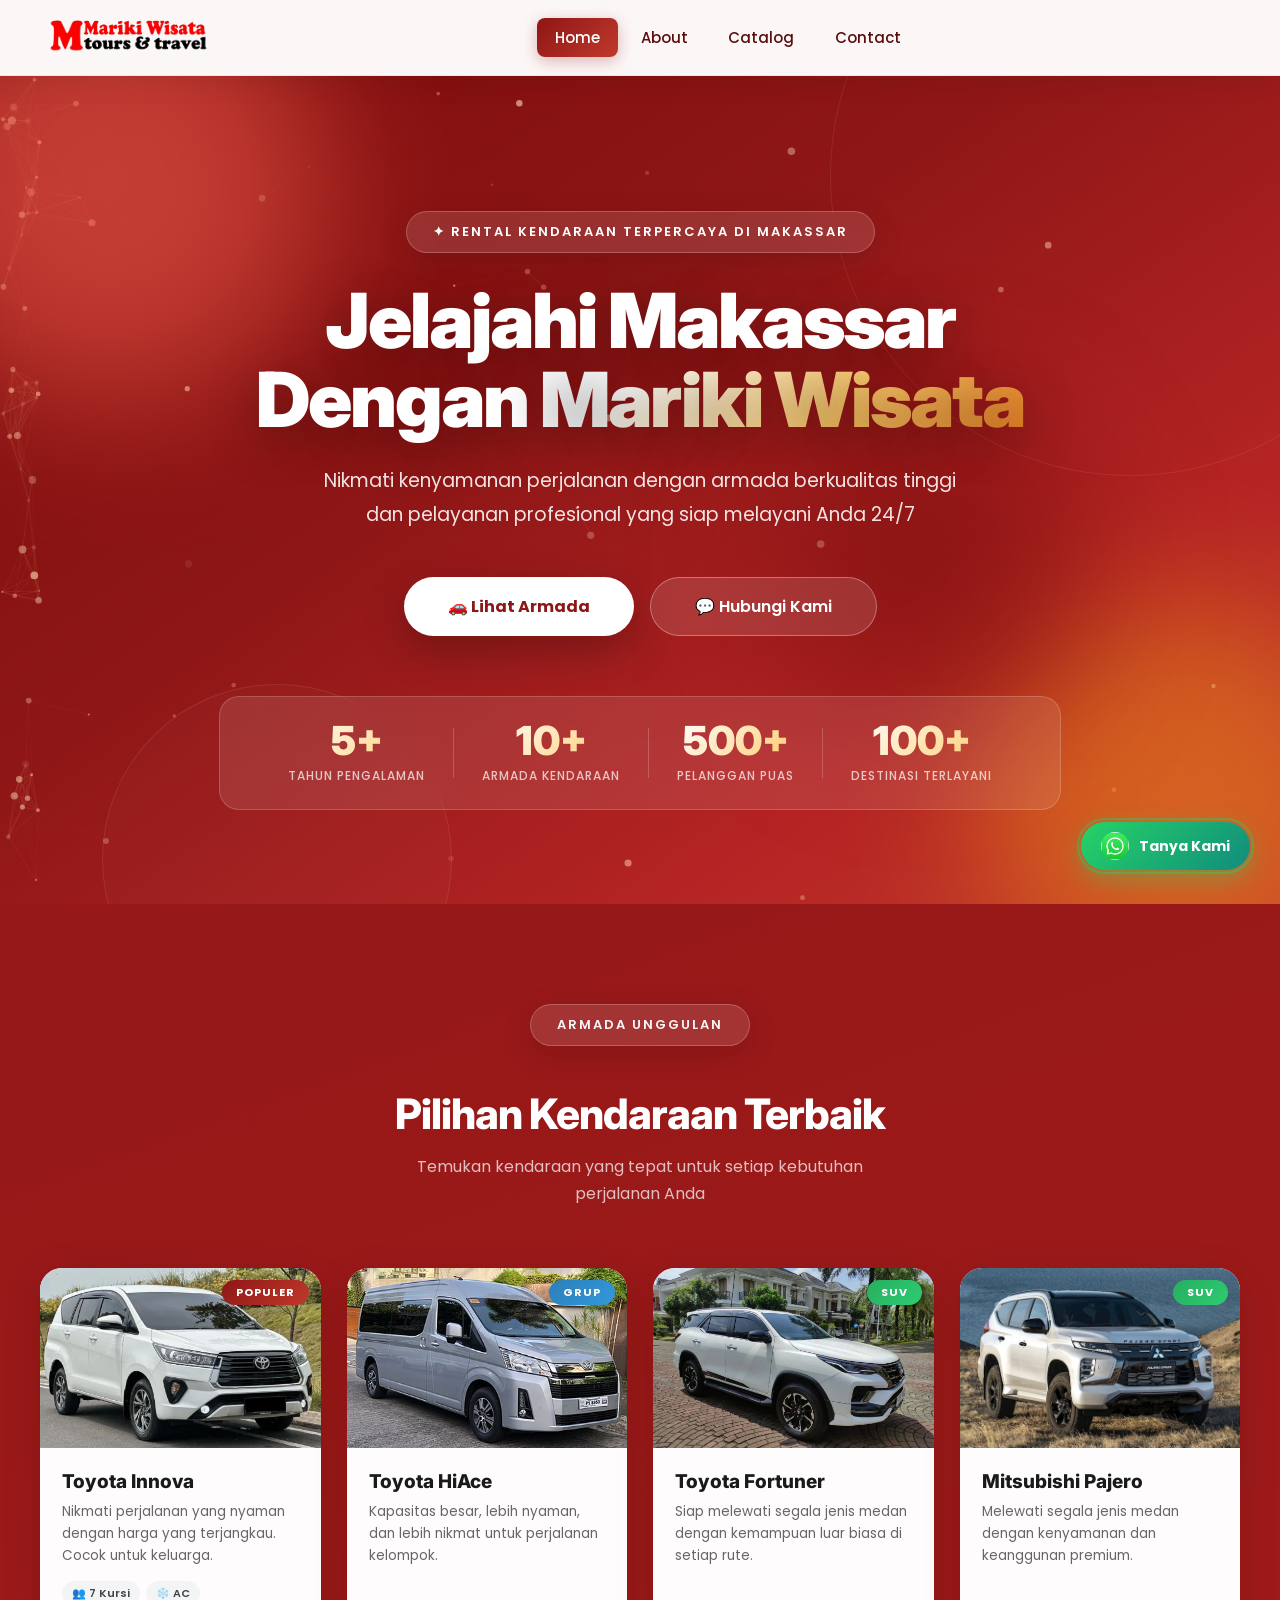
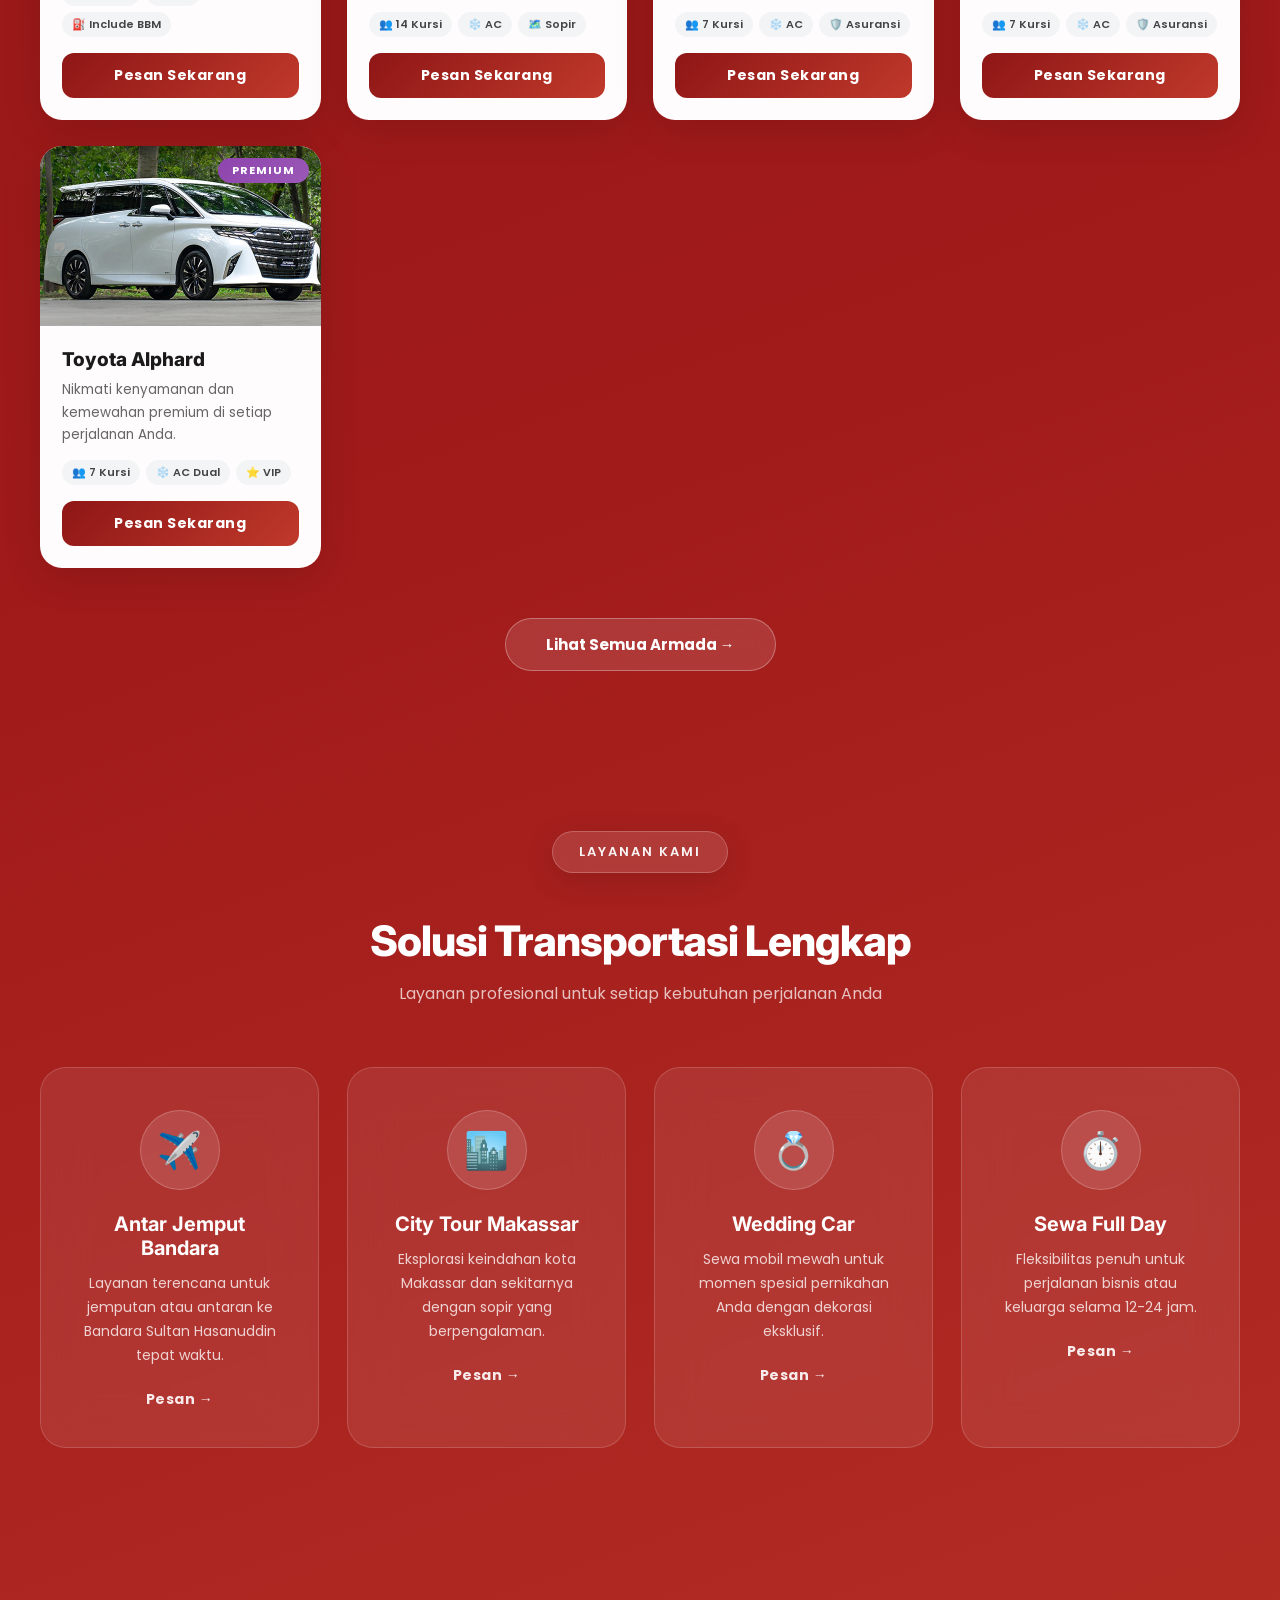
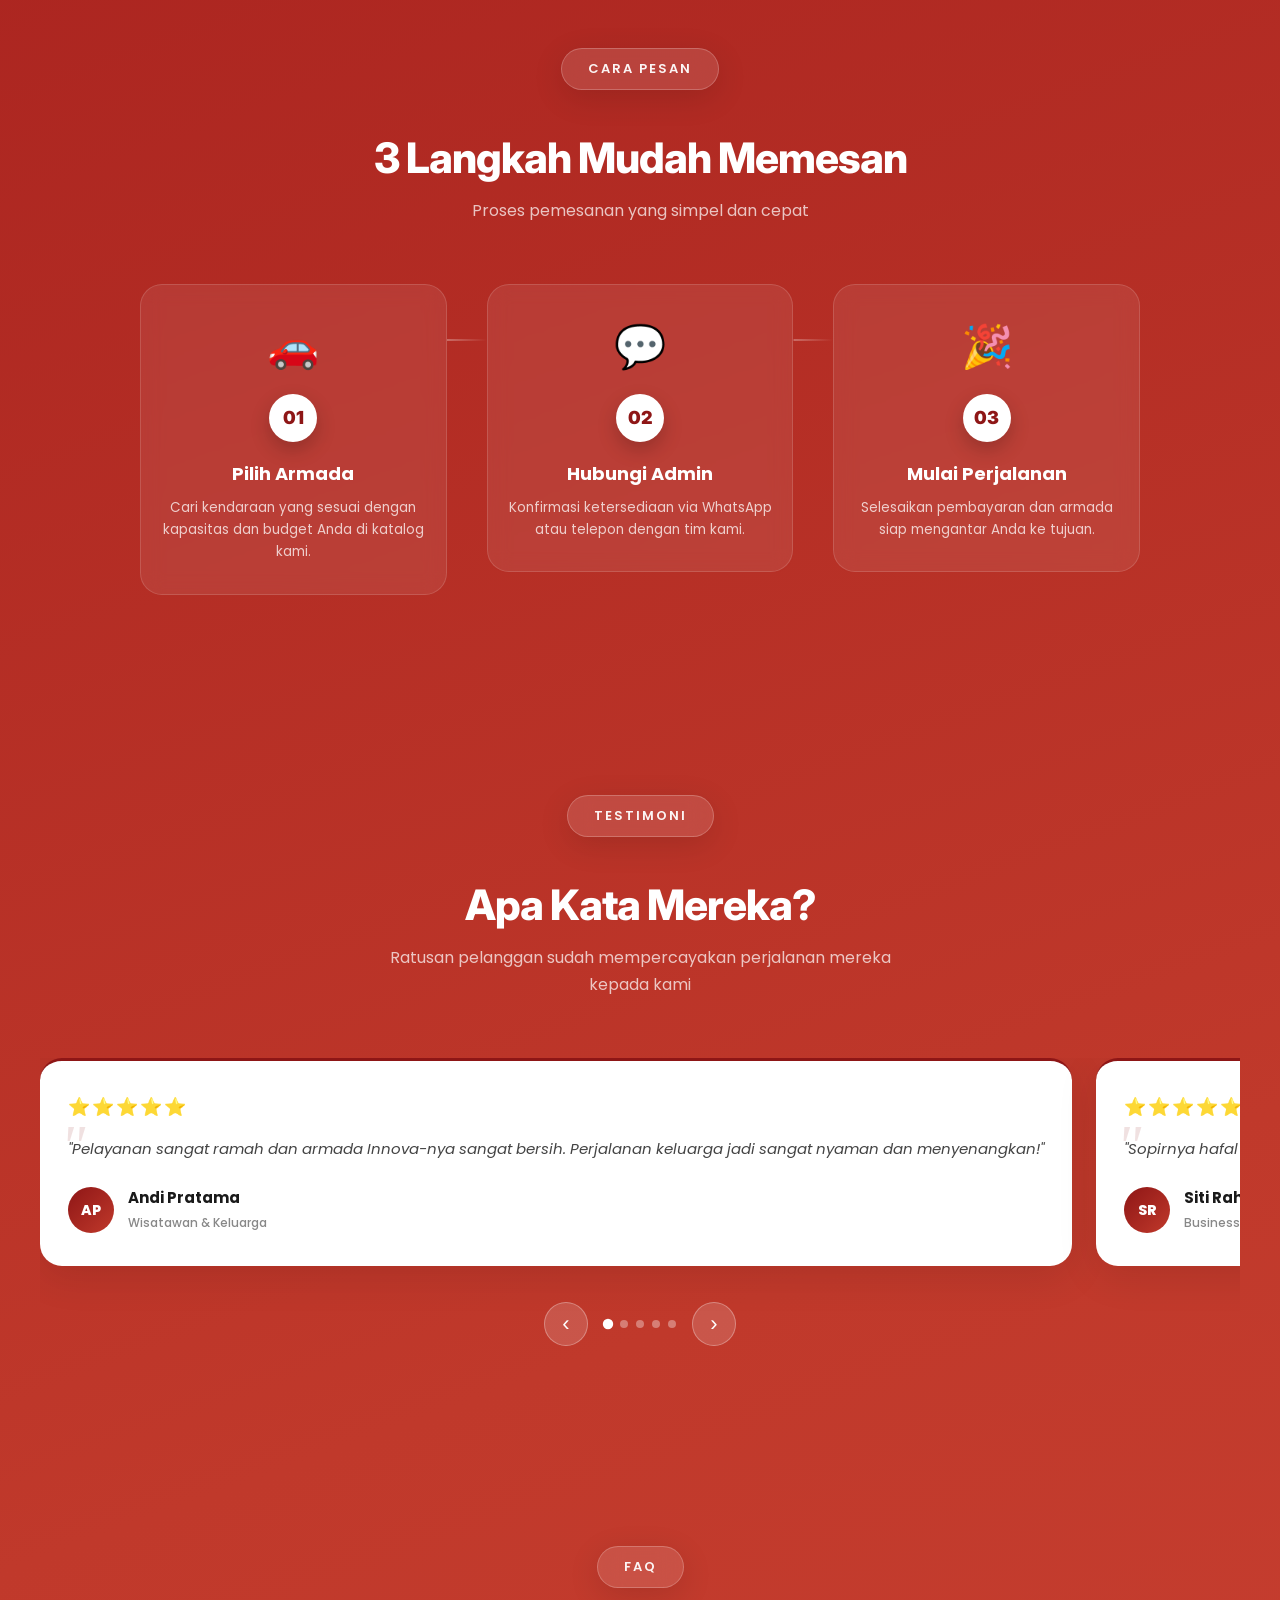
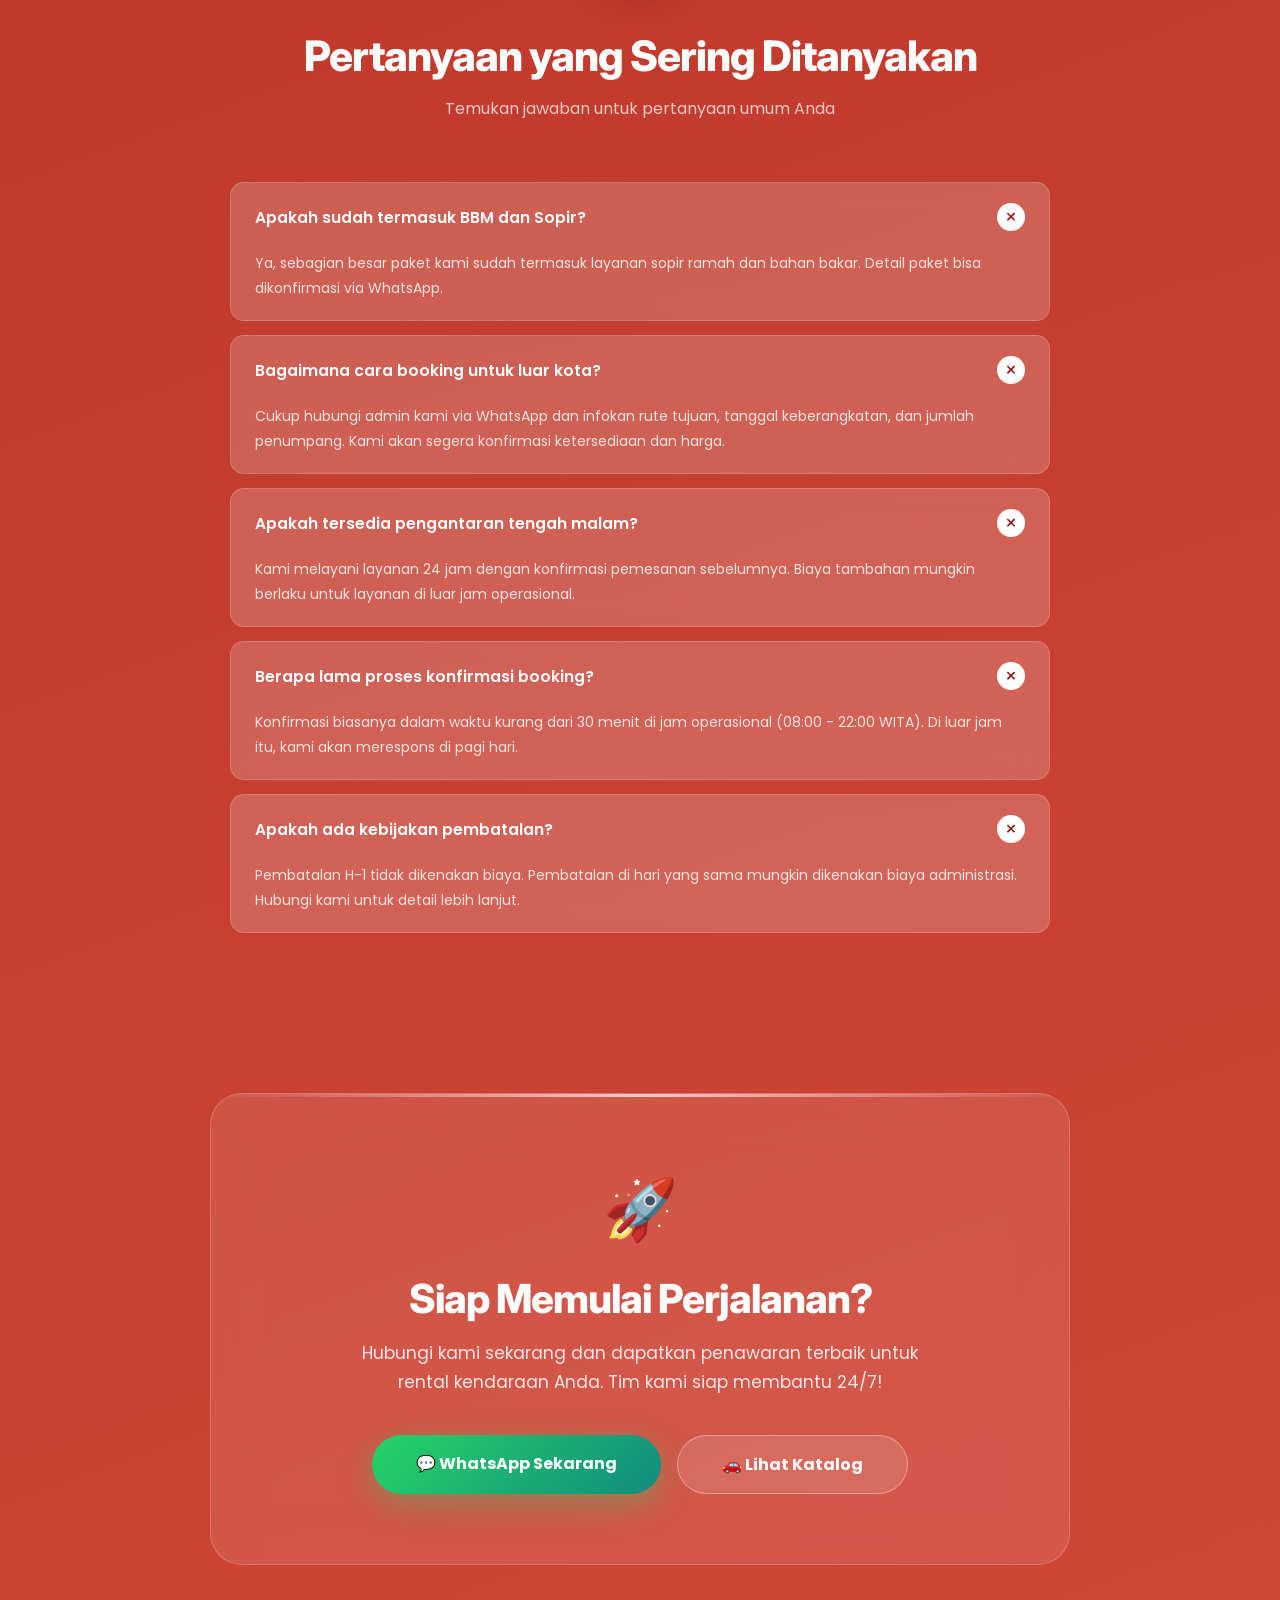
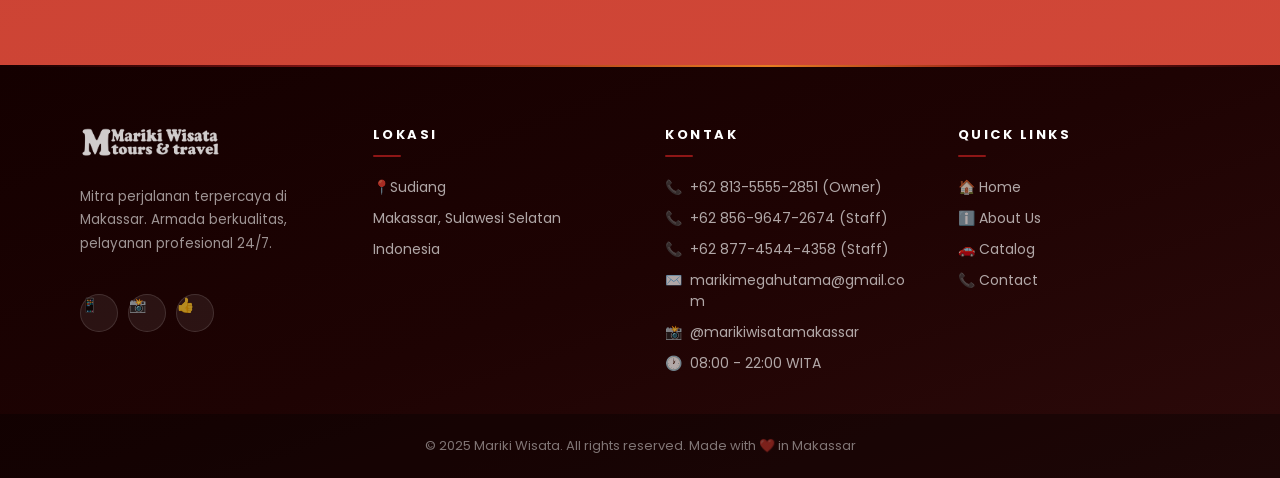
==== commit 2f9beaf0: "Update index.html" ====
--- a/index.html
+++ b/index.html
@@ -39,7 +39,6 @@
             <li><a href="about.html">About</a></li>
             <li><a href="catalog.html">Catalog</a></li>
             <li><a href="contact.html">Contact</a></li>
-            <li><a href="login.php" class="nav-login">Login</a></li>
         </ul>
 
     </nav>
@@ -430,7 +429,7 @@
             <div class="footer-section">
                 <h4>Lokasi</h4>
                 <ul>
-                    <li>📍 0101 Sudiang</li>
+                    <li>📍Sudiang</li>
                     <li>Makassar, Sulawesi Selatan</li>
                     <li>Indonesia</li>
                 </ul>
@@ -438,10 +437,12 @@
             <div class="footer-section">
                 <h4>Kontak</h4>
                 <ul>
-                    <li>📞 081355552851</li>
-                    <li>✉️ info@marikiwisata.com</li>
-                    <li>📸 @marikiwisatamakassar</li>
-                    <li>🕐 08:00 - 22:00 WITA</li>
+                    <li style="display: flex; gap: 8px;"><span style="flex-shrink: 0;">📞</span> <span>+62 813-5555-2851 (Owner)</span></li>
+                    <li style="display: flex; gap: 8px;"><span style="flex-shrink: 0;">📞</span> <span>+62 856-9647-2674 (Staff)</span></li>
+                    <li style="display: flex; gap: 8px;"><span style="flex-shrink: 0;">📞</span> <span>+62 877-4544-4358 (Staff)</span></li>
+                    <li style="display: flex; gap: 8px;"><span style="flex-shrink: 0;">✉️</span> <span style="word-break: break-all;">marikimegahutama@gmail.com</span></li>
+                    <li style="display: flex; gap: 8px;"><span style="flex-shrink: 0;">📸</span> <span>@marikiwisatamakassar</span></li>
+                    <li style="display: flex; gap: 8px;"><span style="flex-shrink: 0;">🕐</span> <span>08:00 - 22:00 WITA</span></li>
                 </ul>
             </div>
             <div class="footer-section">
@@ -451,7 +452,6 @@
                     <li><a href="about.html">ℹ️ About Us</a></li>
                     <li><a href="catalog.html">🚗 Catalog</a></li>
                     <li><a href="contact.html">📞 Contact</a></li>
-                    <li><a href="login.php">🔐 Login Admin</a></li>
                 </ul>
             </div>
         </div>
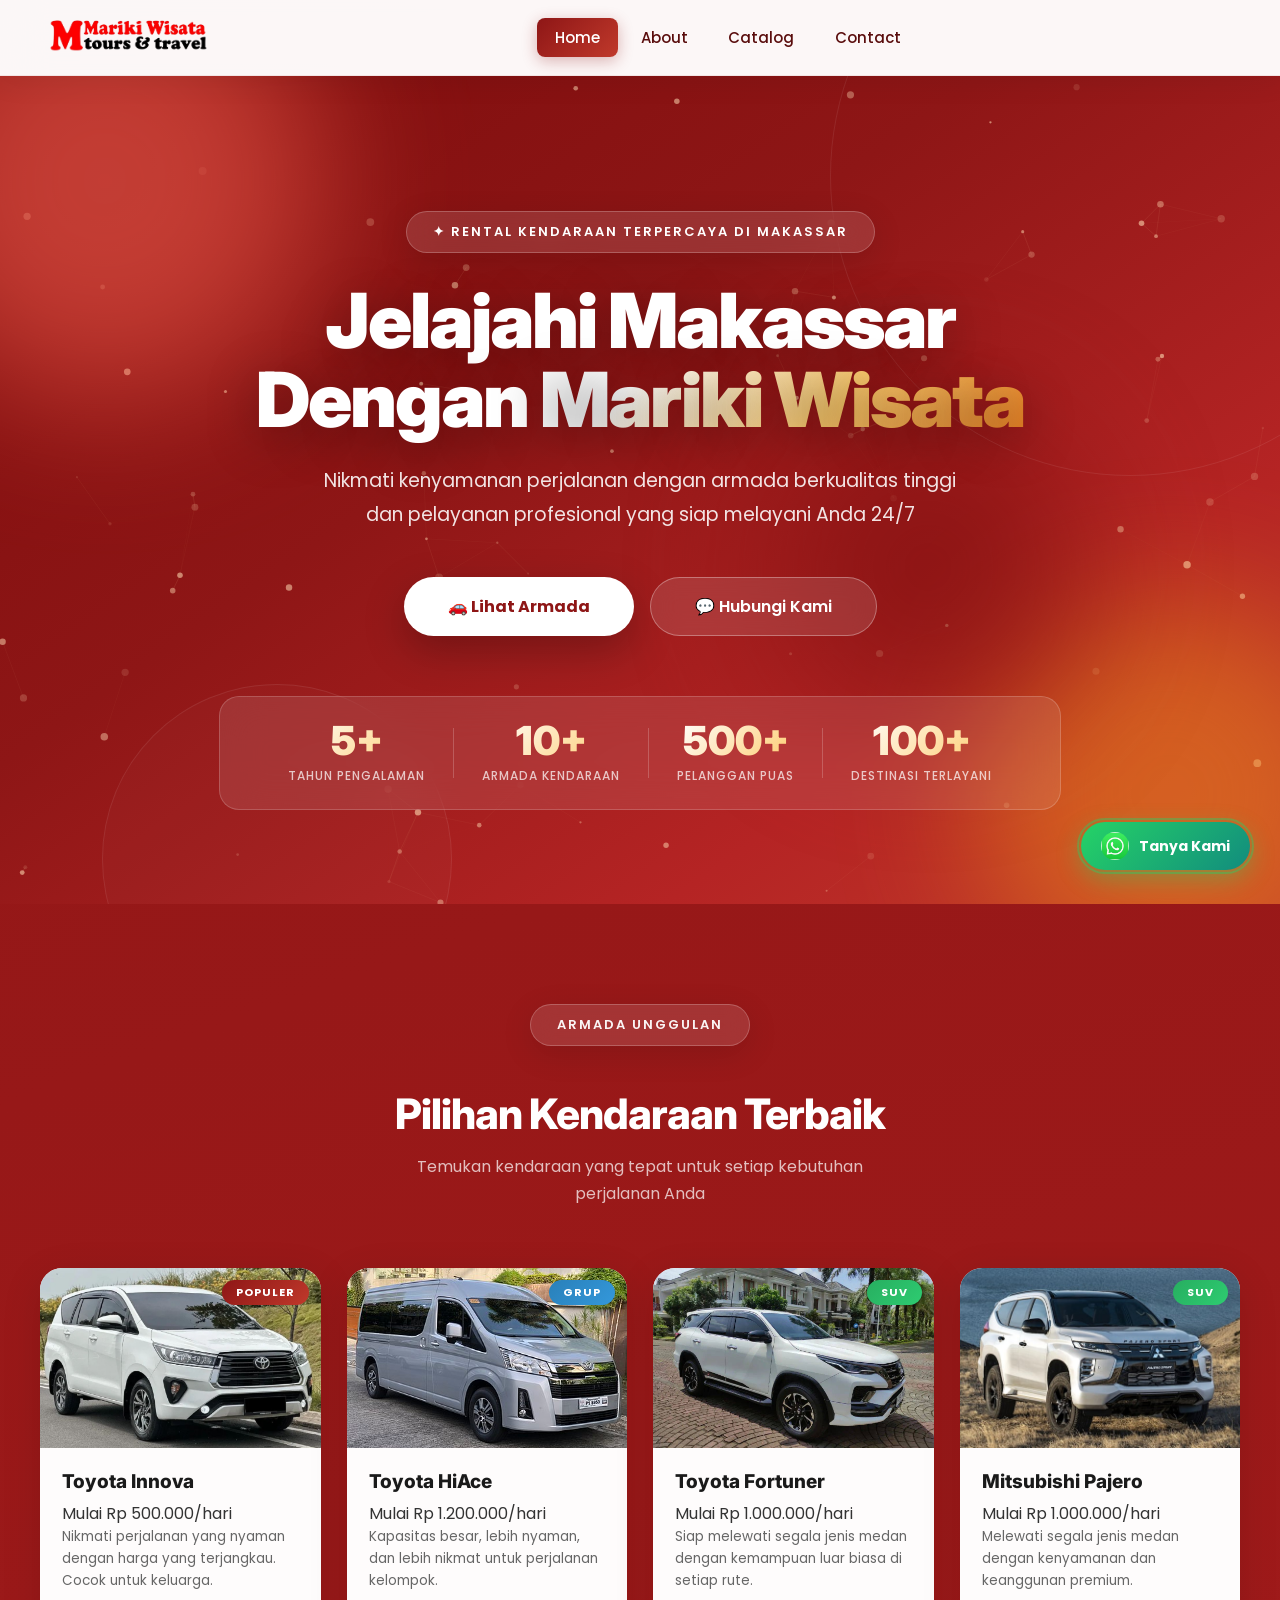
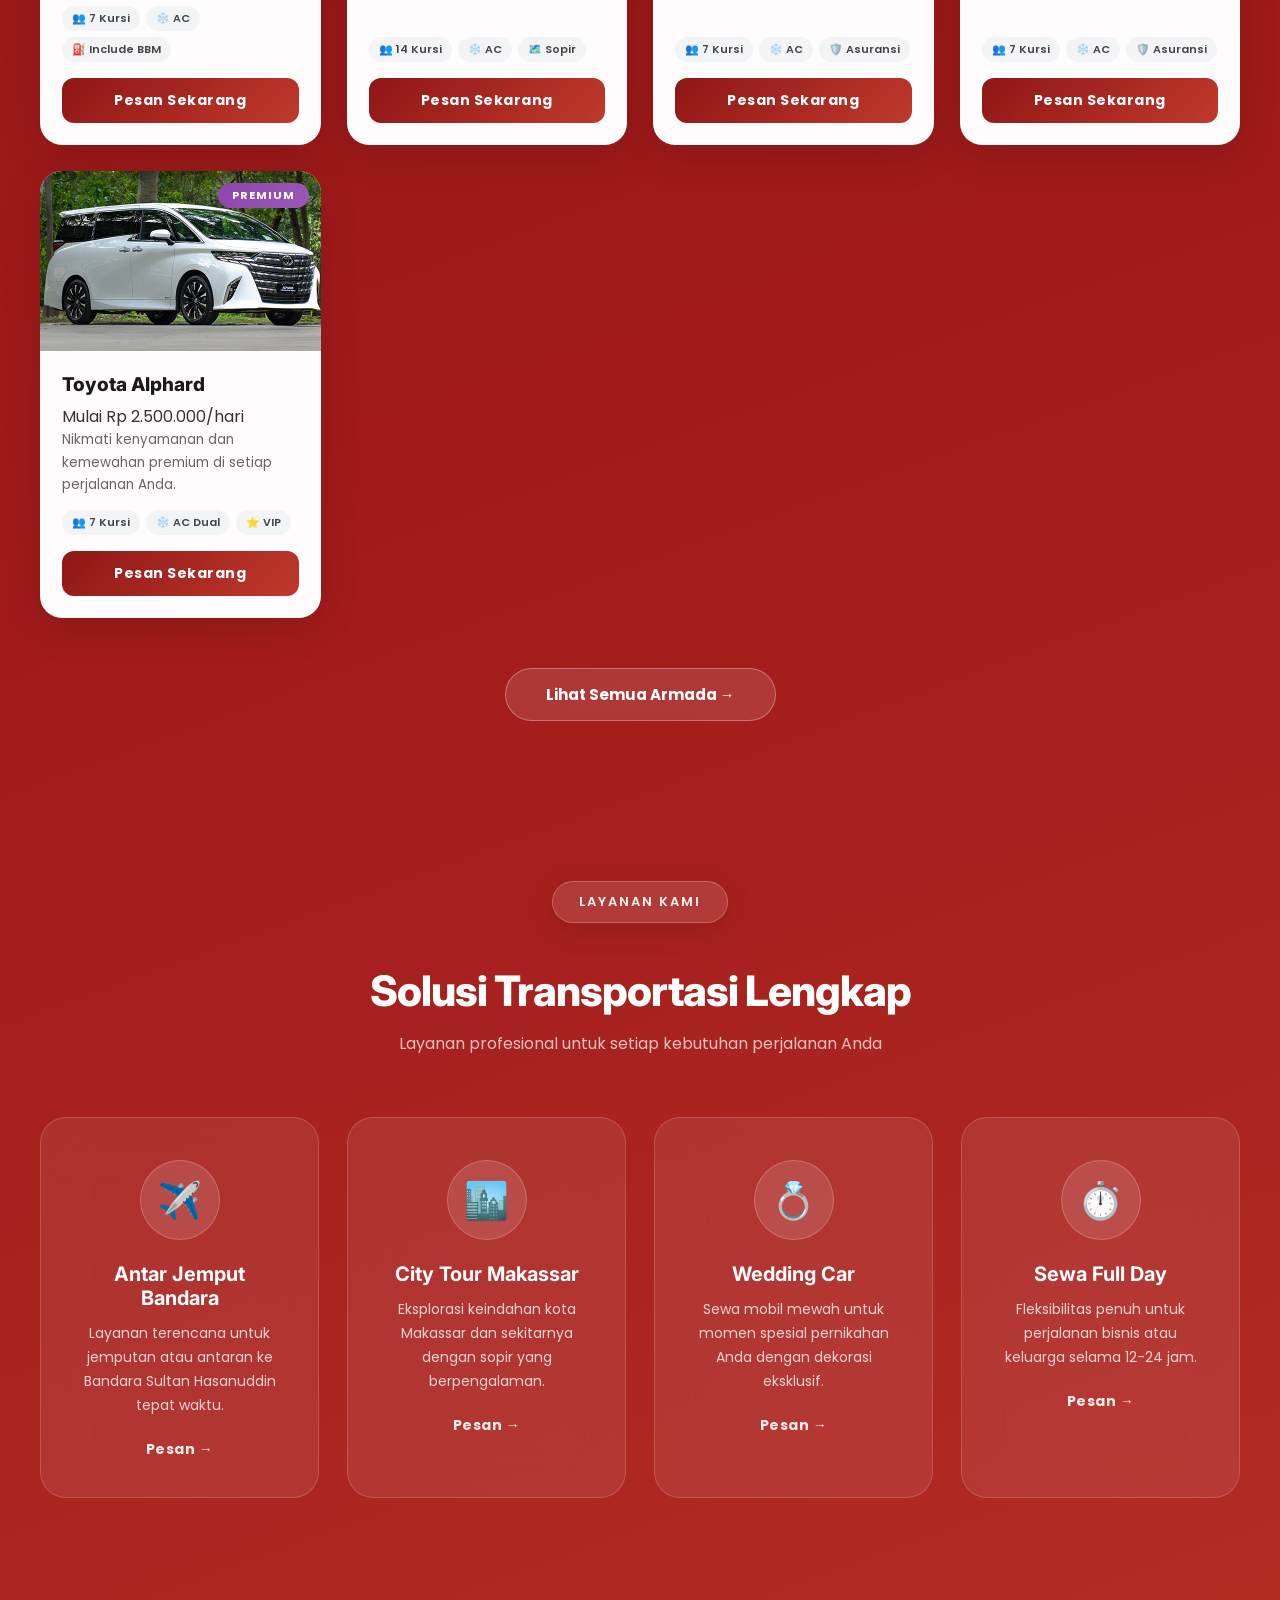
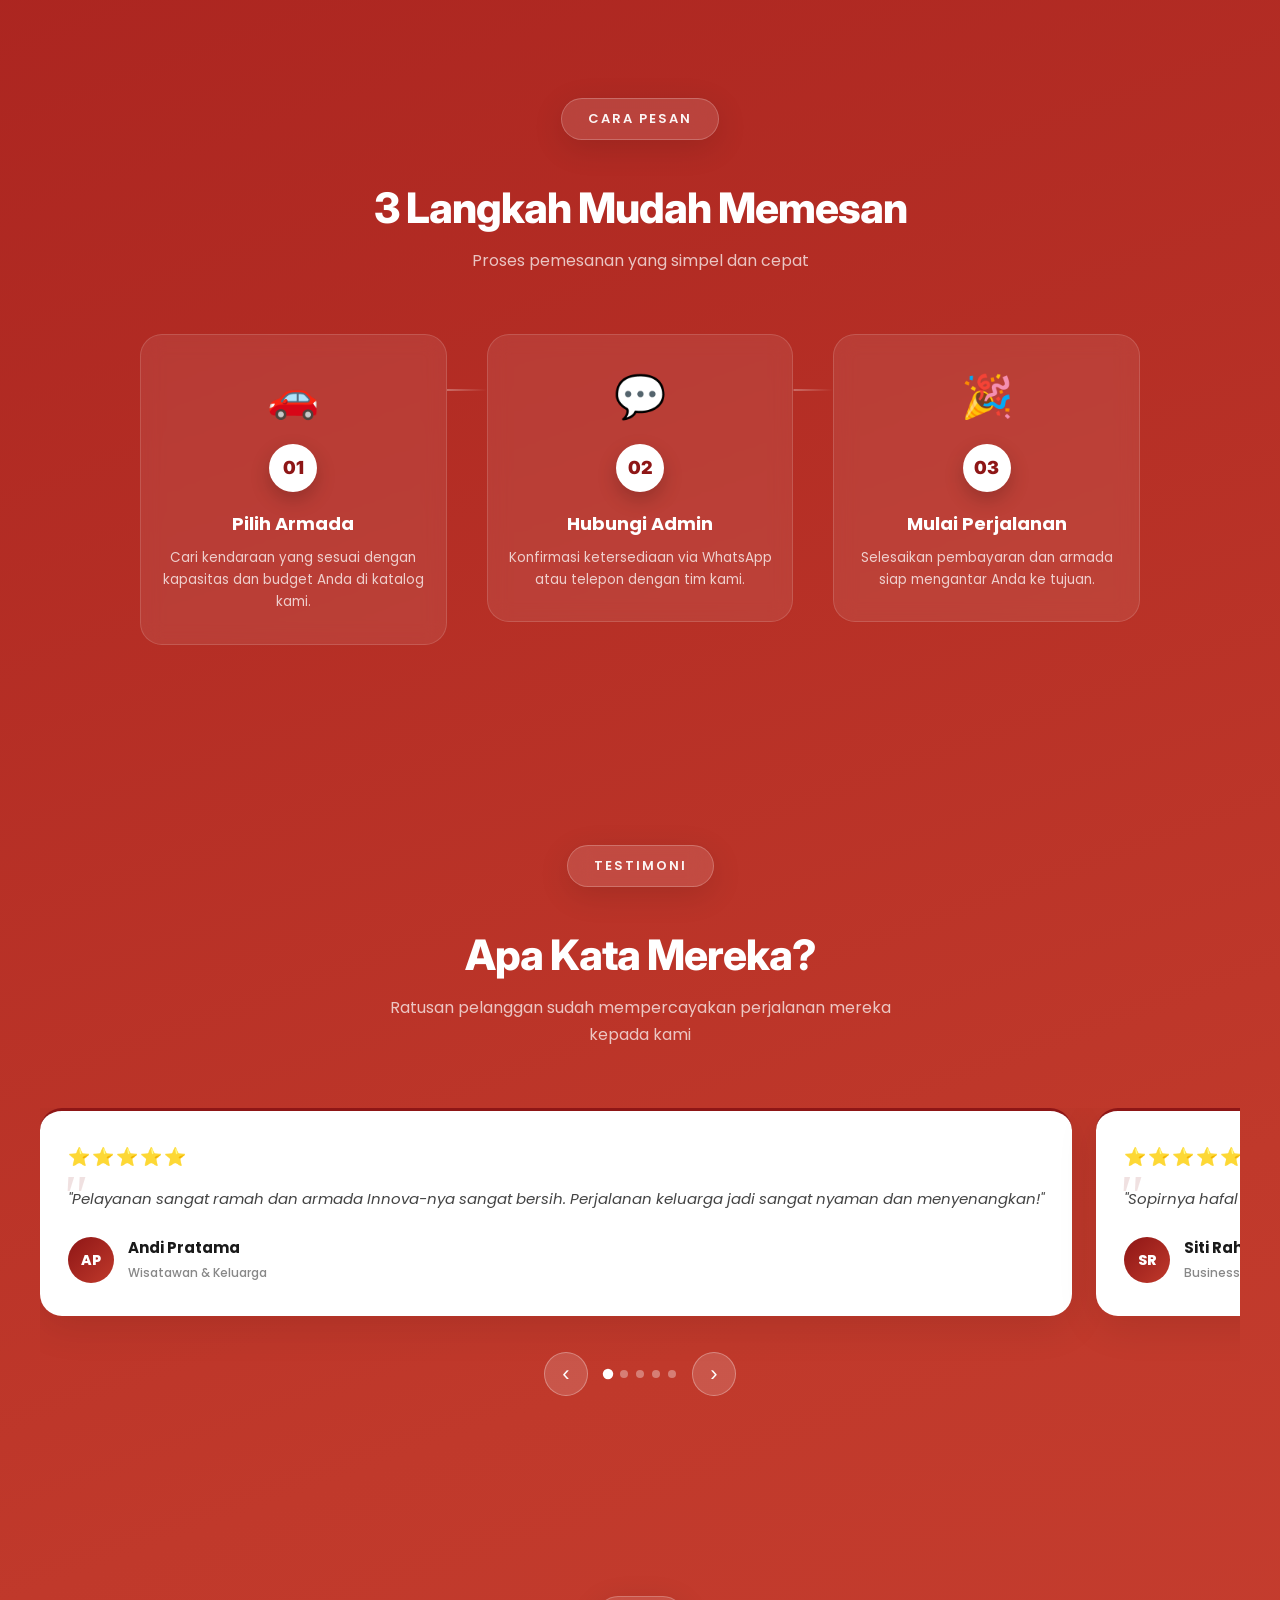
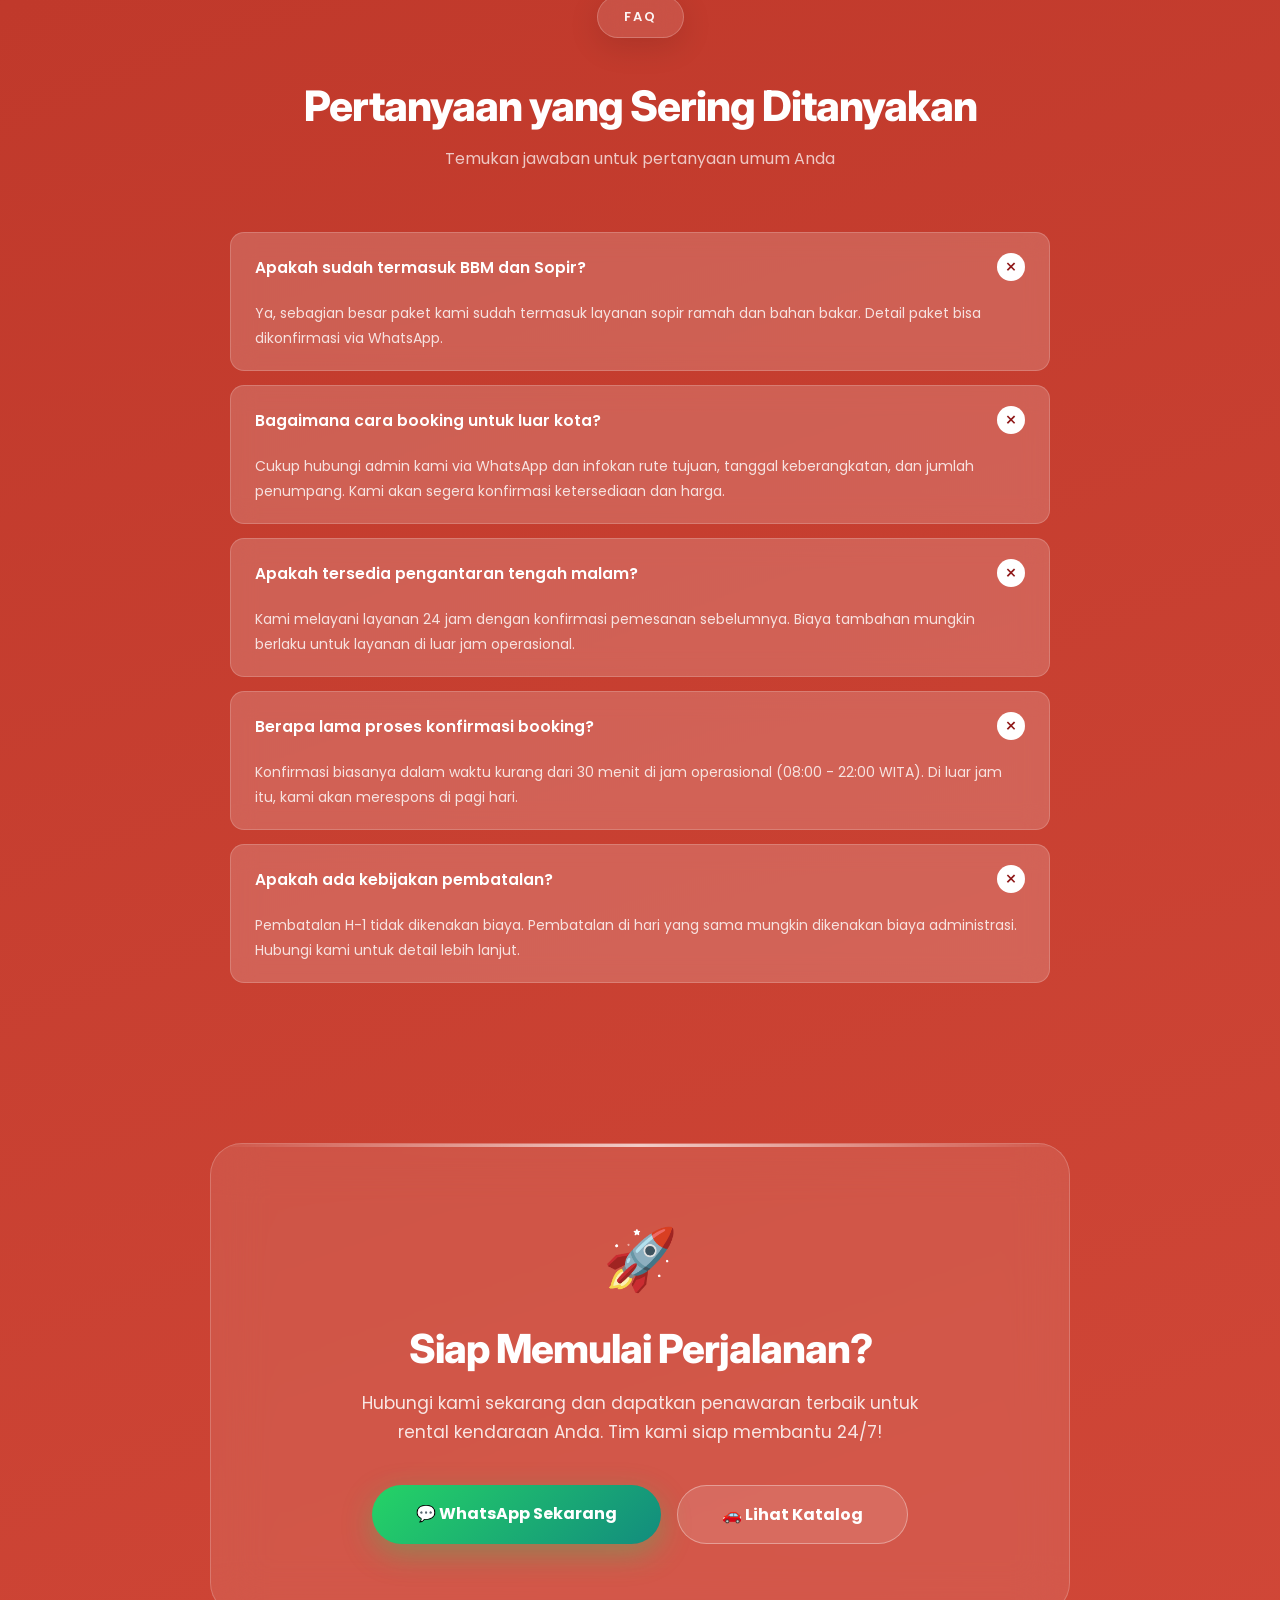
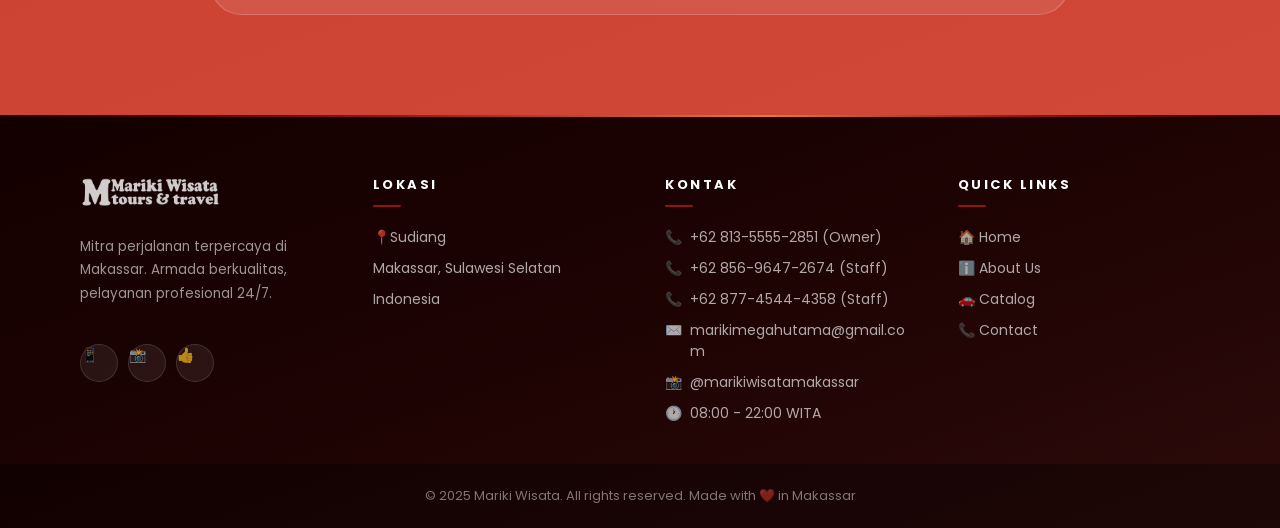
==== commit c0f9d78c: "Update index.html" ====
--- a/index.html
+++ b/index.html
@@ -106,6 +106,7 @@
                 </div>
                 <div class="card-content">
                     <div class="card-tittle">Toyota Innova</div>
+                    <div class="card-price"><span class="price-label">Mulai</span> <span class="price-value">Rp 500.000</span><span class="price-unit">/hari</span></div>
                     <div class="card-description">Nikmati perjalanan yang nyaman dengan harga yang terjangkau. Cocok
                         untuk keluarga.</div>
                     <div class="card-features">
@@ -123,6 +124,7 @@
                 </div>
                 <div class="card-content">
                     <div class="card-tittle">Toyota HiAce</div>
+                    <div class="card-price"><span class="price-label">Mulai</span> <span class="price-value">Rp 1.200.000</span><span class="price-unit">/hari</span></div>
                     <div class="card-description">Kapasitas besar, lebih nyaman, dan lebih nikmat untuk perjalanan
                         kelompok.</div>
                     <div class="card-features">
@@ -140,6 +142,7 @@
                 </div>
                 <div class="card-content">
                     <div class="card-tittle">Toyota Fortuner</div>
+                    <div class="card-price"><span class="price-label">Mulai</span> <span class="price-value">Rp 1.000.000</span><span class="price-unit">/hari</span></div>
                     <div class="card-description">Siap melewati segala jenis medan dengan kemampuan luar biasa di setiap
                         rute.</div>
                     <div class="card-features">
@@ -157,6 +160,7 @@
                 </div>
                 <div class="card-content">
                     <div class="card-tittle">Mitsubishi Pajero</div>
+                    <div class="card-price"><span class="price-label">Mulai</span> <span class="price-value">Rp 1.000.000</span><span class="price-unit">/hari</span></div>
                     <div class="card-description">Melewati segala jenis medan dengan kenyamanan dan keanggunan premium.
                     </div>
                     <div class="card-features">
@@ -174,6 +178,7 @@
                 </div>
                 <div class="card-content">
                     <div class="card-tittle">Toyota Alphard</div>
+                    <div class="card-price"><span class="price-label">Mulai</span> <span class="price-value">Rp 2.500.000</span><span class="price-unit">/hari</span></div>
                     <div class="card-description">Nikmati kenyamanan dan kemewahan premium di setiap perjalanan Anda.
                     </div>
                     <div class="card-features">
